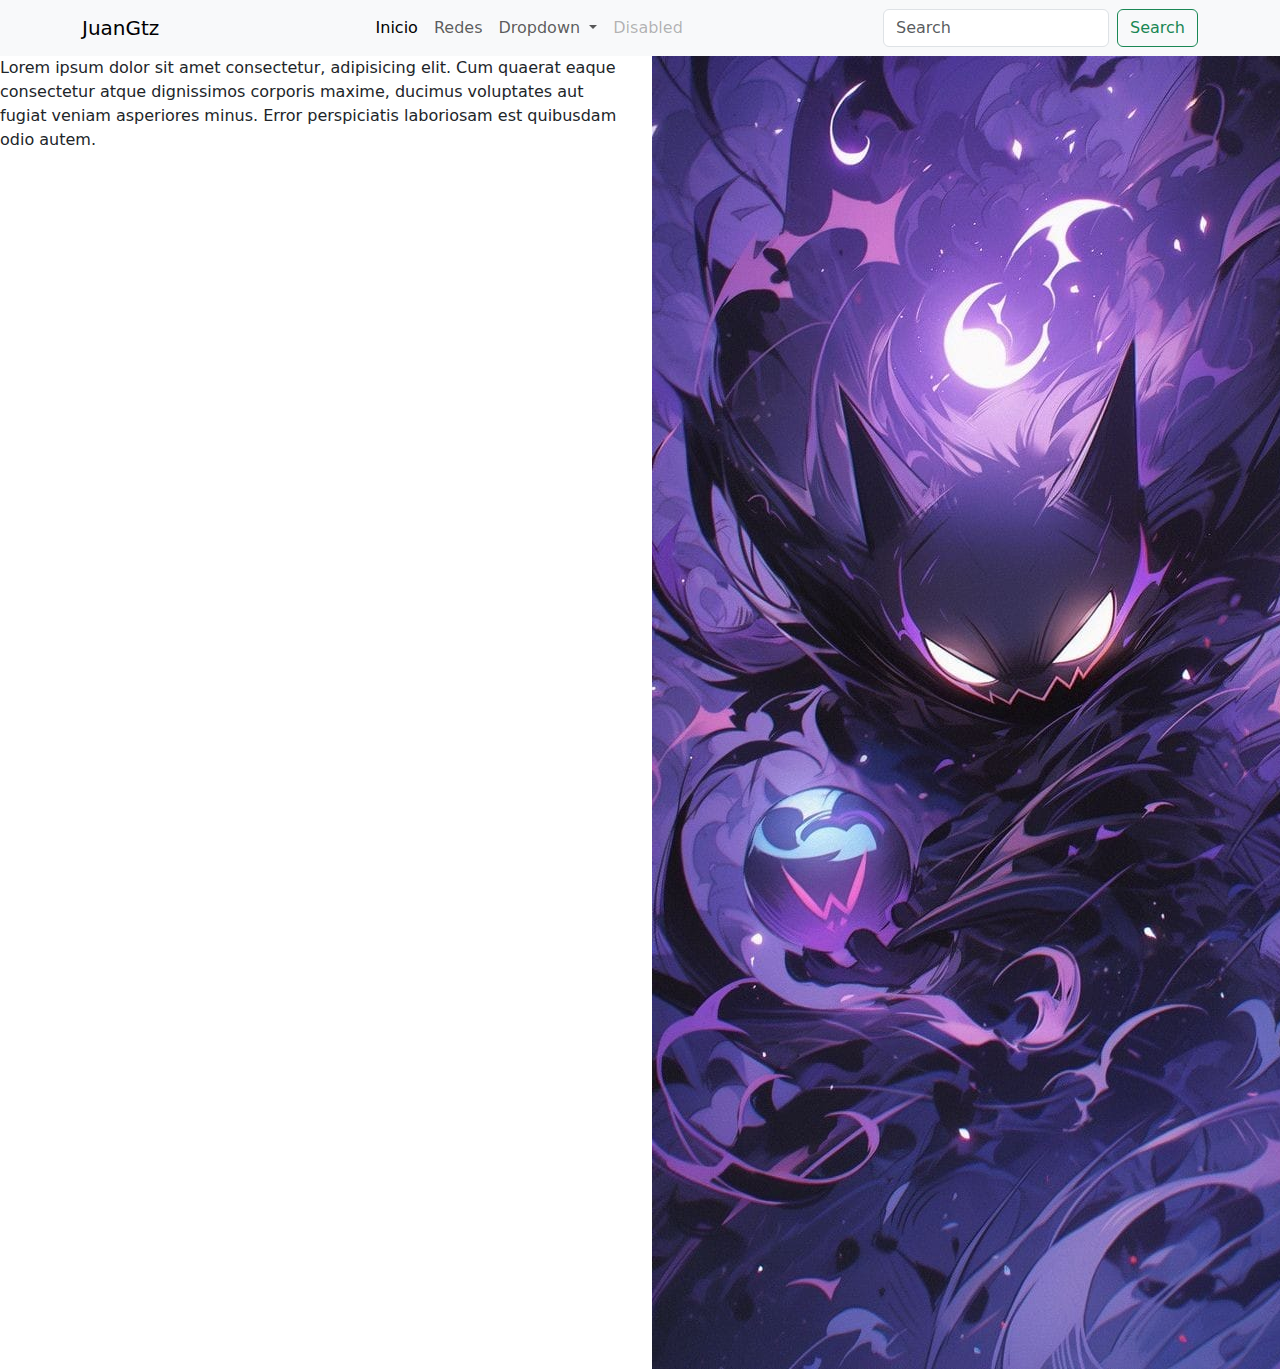
==== index.html @ f317ace6 "Add files via upload" ====
<!doctype html>
<html lang="en">
  <head>
    <meta charset="utf-8">
    <meta name="viewport" content="width=device-width, initial-scale=1">
    <title>JuanGtz</title>
    <link href="https://cdn.jsdelivr.net/npm/bootstrap@5.3.3/dist/css/bootstrap.min.css" rel="stylesheet" integrity="sha384-QWTKZyjpPEjISv5WaRU9OFeRpok6YctnYmDr5pNlyT2bRjXh0JMhjY6hW+ALEwIH" crossorigin="anonymous">
  </head>
  <body>
    <header>
        <nav class="navbar navbar-expand-lg bg-body-tertiary">
            <div class="container">
              <a class="navbar-brand" href="#">JuanGtz</a>
              <button class="navbar-toggler" type="button" data-bs-toggle="collapse" data-bs-target="#navbarSupportedContent" aria-controls="navbarSupportedContent" aria-expanded="false" aria-label="Toggle navigation">
                <span class="navbar-toggler-icon"></span>
              </button>
              <div class="collapse navbar-collapse" id="navbarSupportedContent">
                <ul class="navbar-nav mx-auto mb-2 mb-lg-0">
                  <li class="nav-item">
                    <a class="nav-link active" aria-current="page" href="#">Inicio</a>
                  </li>
                  <li class="nav-item">
                    <a class="nav-link" href="./Pages/redes.html">Redes</a>
                  </li>
                  <li class="nav-item dropdown">
                    <a class="nav-link dropdown-toggle" href="#" role="button" data-bs-toggle="dropdown" aria-expanded="false">
                      Dropdown
                    </a>
                    <ul class="dropdown-menu">
                      <li><a class="dropdown-item" href="#">Action</a></li>
                      <li><a class="dropdown-item" href="#">Another action</a></li>
                      <li><hr class="dropdown-divider"></li>
                      <li><a class="dropdown-item" href="#">Something else here</a></li>
                    </ul>
                  </li>
                  <li class="nav-item">
                    <a class="nav-link disabled" aria-disabled="true">Disabled</a>
                  </li>
                </ul>
                <form class="d-flex" role="search">
                  <input class="form-control me-2" type="search" placeholder="Search" aria-label="Search">
                  <button class="btn btn-outline-success" type="submit">Search</button>
                </form>
              </div>
            </div>
          </nav>
    </header>
    <main>
        <div class="section">
            <div class="row">
                <div class="col-lg-6 col-md-6 col-sm-12">
                    <img src="./Img/Imagen de WhatsApp 2024-04-16 a las 11.47.08_777e916a.jpg" alt="">
                </div>
                <div class="col-lg-6 order-md-first col-sm-12"><p>Lorem ipsum dolor sit amet consectetur, adipisicing elit. Cum quaerat eaque consectetur atque dignissimos corporis maxime, ducimus voluptates aut fugiat veniam asperiores minus. Error perspiciatis laboriosam est quibusdam odio autem.</p></div>
            </div>
        </div>
    </main>
    <script src="https://cdn.jsdelivr.net/npm/bootstrap@5.3.3/dist/js/bootstrap.bundle.min.js" integrity="sha384-YvpcrYf0tY3lHB60NNkmXc5s9fDVZLESaAA55NDzOxhy9GkcIdslK1eN7N6jIeHz" crossorigin="anonymous"></script>
  </body>
</html>
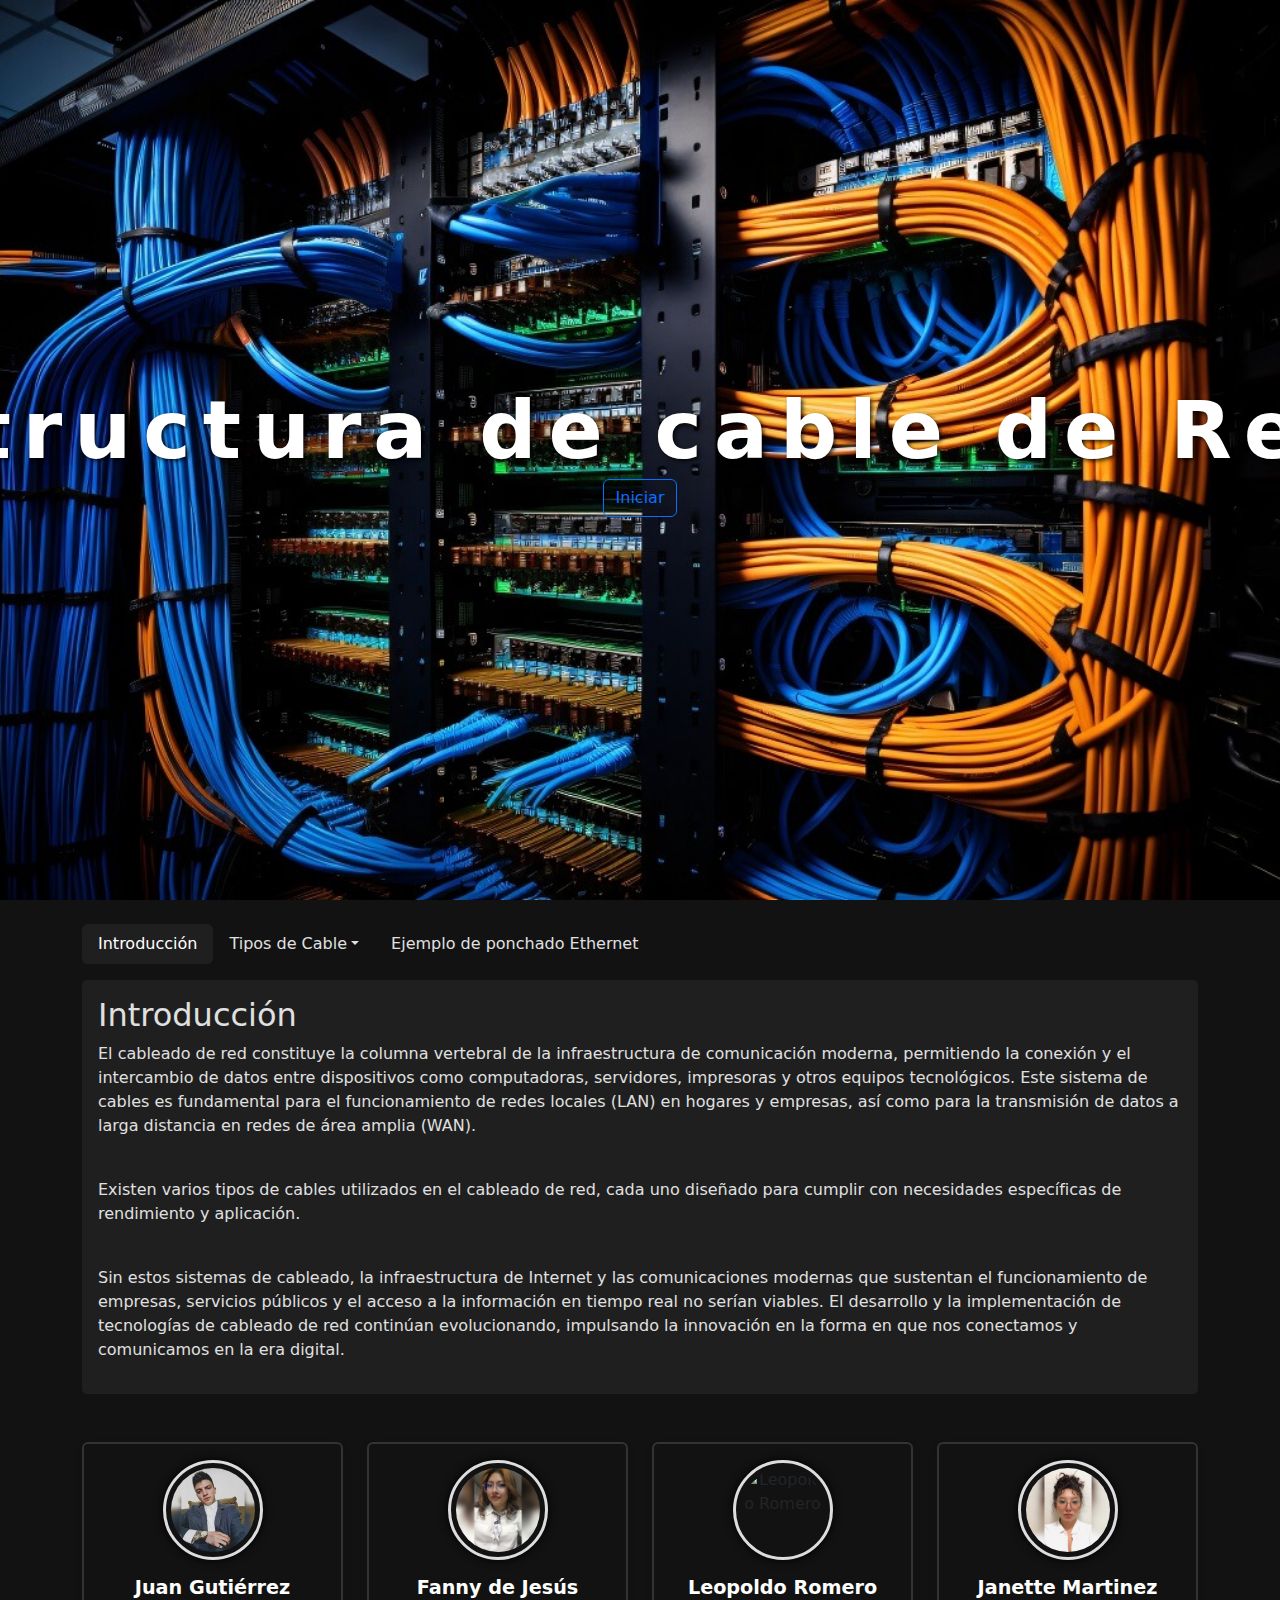
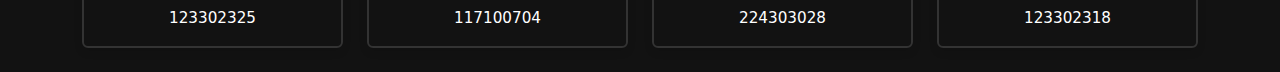
==== commit 955fa2ad: "Add files via upload" ====
--- a/index.html
+++ b/index.html
@@ -1,60 +1,993 @@
-<!doctype html>
-<html lang="en">
-  <head>
-    <meta charset="utf-8">
-    <meta name="viewport" content="width=device-width, initial-scale=1">
-    <title>JuanGtz</title>
-    <link href="https://cdn.jsdelivr.net/npm/bootstrap@5.3.3/dist/css/bootstrap.min.css" rel="stylesheet" integrity="sha384-QWTKZyjpPEjISv5WaRU9OFeRpok6YctnYmDr5pNlyT2bRjXh0JMhjY6hW+ALEwIH" crossorigin="anonymous">
-  </head>
-  <body>
-    <header>
-        <nav class="navbar navbar-expand-lg bg-body-tertiary">
-            <div class="container">
-              <a class="navbar-brand" href="#">JuanGtz</a>
-              <button class="navbar-toggler" type="button" data-bs-toggle="collapse" data-bs-target="#navbarSupportedContent" aria-controls="navbarSupportedContent" aria-expanded="false" aria-label="Toggle navigation">
-                <span class="navbar-toggler-icon"></span>
-              </button>
-              <div class="collapse navbar-collapse" id="navbarSupportedContent">
-                <ul class="navbar-nav mx-auto mb-2 mb-lg-0">
-                  <li class="nav-item">
-                    <a class="nav-link active" aria-current="page" href="#">Inicio</a>
-                  </li>
-                  <li class="nav-item">
-                    <a class="nav-link" href="./Pages/redes.html">Redes</a>
-                  </li>
-                  <li class="nav-item dropdown">
-                    <a class="nav-link dropdown-toggle" href="#" role="button" data-bs-toggle="dropdown" aria-expanded="false">
-                      Dropdown
-                    </a>
-                    <ul class="dropdown-menu">
-                      <li><a class="dropdown-item" href="#">Action</a></li>
-                      <li><a class="dropdown-item" href="#">Another action</a></li>
-                      <li><hr class="dropdown-divider"></li>
-                      <li><a class="dropdown-item" href="#">Something else here</a></li>
-                    </ul>
-                  </li>
-                  <li class="nav-item">
-                    <a class="nav-link disabled" aria-disabled="true">Disabled</a>
-                  </li>
-                </ul>
-                <form class="d-flex" role="search">
-                  <input class="form-control me-2" type="search" placeholder="Search" aria-label="Search">
-                  <button class="btn btn-outline-success" type="submit">Search</button>
-                </form>
-              </div>
-            </div>
-          </nav>
-    </header>
-    <main>
-        <div class="section">
-            <div class="row">
-                <div class="col-lg-6 col-md-6 col-sm-12">
-                    <img src="./Img/Imagen de WhatsApp 2024-04-16 a las 11.47.08_777e916a.jpg" alt="">
-                </div>
-                <div class="col-lg-6 order-md-first col-sm-12"><p>Lorem ipsum dolor sit amet consectetur, adipisicing elit. Cum quaerat eaque consectetur atque dignissimos corporis maxime, ducimus voluptates aut fugiat veniam asperiores minus. Error perspiciatis laboriosam est quibusdam odio autem.</p></div>
-            </div>
-        </div>
-    </main>
-    <script src="https://cdn.jsdelivr.net/npm/bootstrap@5.3.3/dist/js/bootstrap.bundle.min.js" integrity="sha384-YvpcrYf0tY3lHB60NNkmXc5s9fDVZLESaAA55NDzOxhy9GkcIdslK1eN7N6jIeHz" crossorigin="anonymous"></script>
-  </body>
-</html>+<!DOCTYPE html>
+<html lang="es">
+	<head>
+		<meta charset="UTF-8" />
+		<meta
+			name="viewport"
+			content="width=device-width, initial-scale=1.0"
+		/>
+		<title>Estructura cable de Red</title>
+		<link
+			href="https://cdn.jsdelivr.net/npm/bootstrap@5.3.0-alpha3/dist/css/bootstrap.min.css"
+			rel="stylesheet"
+		/>
+		<link rel="stylesheet" href="css/styles.css" />
+	</head>
+	<body>
+		<div class="hero-image">
+			<div class="hero-text typewriter">
+				<h1 class="">Estructura de cable de Red.</h1>
+				<a href="#menu" class="btn btn-outline-primary"
+					>Iniciar</a
+				>
+			</div>
+		</div>
+		<div class="container mt-4" id="menu">
+			<ul
+				class="nav nav-pills mb-3"
+				id="pills-tab"
+				role="tablist"
+			>
+				<li class="nav-item" role="presentation">
+					<a
+						class="nav-link active"
+						id="pills-intro-tab"
+						data-bs-toggle="pill"
+						href="#pills-intro"
+						role="tab"
+						aria-controls="pills-intro"
+						aria-selected="true"
+						>Introducción</a
+					>
+				</li>
+				<li class="nav-item dropdown">
+					<a
+						class="nav-link dropdown-toggle"
+						data-bs-toggle="dropdown"
+						href="#"
+						role="button"
+						aria-expanded="false"
+						>Tipos de Cable</a
+					>
+					<ul class="dropdown-menu">
+						<li>
+							<a
+								class="dropdown-item"
+								id="pills-tipoA-tab"
+								data-bs-toggle="pill"
+								href="#pills-tipoA"
+								role="tab"
+								>Ethernet</a
+							>
+						</li>
+						<li>
+							<a
+								class="dropdown-item"
+								id="pills-tipoB-tab"
+								data-bs-toggle="pill"
+								href="#pills-tipoB"
+								role="tab"
+								>Coaxiales</a
+							>
+						</li>
+						<li>
+							<a
+								class="dropdown-item"
+								id="pills-tipoC-tab"
+								data-bs-toggle="pill"
+								href="#pills-tipoC"
+								role="tab"
+							>
+								Fibra Óptica</a
+							>
+						</li>
+					</ul>
+				</li>
+				<li class="nav-item" role="presentation">
+					<a
+						class="nav-link"
+						id="pills-entradas-tab"
+						data-bs-toggle="pill"
+						href="#pills-entradas"
+						role="tab"
+						aria-controls="pills-entradas"
+						aria-selected="false"
+						>Ejemplo de ponchado Ethernet</a
+					>
+				</li>
+			</ul>
+			<div class="tab-content p-3">
+				<div
+					class="tab-pane fade show active"
+					id="pills-intro"
+					role="tabpanel"
+					aria-labelledby="pills-intro-tab"
+				>
+					<h2>Introducción</h2>
+					<p>
+						El cableado de red constituye la columna
+						vertebral de la infraestructura de
+						comunicación moderna, permitiendo la
+						conexión y el intercambio de datos entre
+						dispositivos como computadoras,
+						servidores, impresoras y otros equipos
+						tecnológicos. Este sistema de cables es
+						fundamental para el funcionamiento de
+						redes locales (LAN) en hogares y empresas,
+						así como para la transmisión de datos a
+						larga distancia en redes de área amplia
+						(WAN).
+					</p>
+					<br />
+					<p>
+						Existen varios tipos de cables utilizados
+						en el cableado de red, cada uno diseñado
+						para cumplir con necesidades específicas
+						de rendimiento y aplicación.
+					</p>
+					<br />
+					<p>
+						Sin estos sistemas de cableado, la
+						infraestructura de Internet y las
+						comunicaciones modernas que sustentan el
+						funcionamiento de empresas, servicios
+						públicos y el acceso a la información en
+						tiempo real no serían viables. El
+						desarrollo y la implementación de
+						tecnologías de cableado de red continúan
+						evolucionando, impulsando la innovación en
+						la forma en que nos conectamos y
+						comunicamos en la era digital.
+					</p>
+				</div>
+				<div
+					class="tab-pane fade"
+					id="pills-tipoA"
+					role="tabpanel"
+					aria-labelledby="pills-tipoA-tab"
+				>
+					<h2>Ethernet</h2>
+					<p>
+						Los cables Ethernet son un tipo de cable
+						de red utilizado para establecer
+						conexiones de datos entre dispositivos en
+						una red de área local (LAN). Son
+						esenciales para la comunicación de datos
+						en entornos domésticos y empresariales, ya
+						que permiten la conexión de computadoras,
+						impresoras, routers, switches y otros
+						dispositivos.
+					</p>
+					<br />
+					<h3>Categorias de Ethernet</h3>
+					<table class="table mt-4">
+						<thead class="thead-dark">
+							<tr>
+								<th>Categoría</th>
+								<th>Velocidad</th>
+								<th>Frecuencia</th>
+								<th>Uso</th>
+							</tr>
+						</thead>
+						<tbody>
+							<tr>
+								<td>Cat5</td>
+								<td>Hasta 100 Mbps</td>
+								<td>100 MHz</td>
+								<td>
+									Conexiones básicas de red, ideal
+									para aplicaciones de Internet de
+									baja demanda. Se utiliza menos
+									hoy en día debido a su capacidad
+									limitada.
+								</td>
+							</tr>
+							<tr>
+								<td>Cat5e</td>
+								<td>Hasta 1 Gbps (Gigabit)</td>
+								<td>100 MHz</td>
+								<td>
+									Mejorado respecto a Cat5, con
+									menos interferencias y mayor
+									rendimiento. Es común en redes
+									domésticas y pequeñas oficinas.
+								</td>
+							</tr>
+							<tr>
+								<td>Cat6</td>
+								<td>
+									Hasta 10 Gbps a distancias de
+									hasta 55 metros
+								</td>
+								<td>250 MHz</td>
+								<td>
+									Recomendado para aplicaciones que
+									requieren mayor ancho de banda y
+									menor diafonía. Es ideal para
+									entornos donde se manejan grandes
+									cantidades de datos.
+								</td>
+							</tr>
+							<tr>
+								<td>Cat6a</td>
+								<td>
+									Hasta 10 Gbps a distancias de
+									hasta 100 metros
+								</td>
+								<td>500 MHz</td>
+								<td>
+									Proporciona un rendimiento
+									superior y es menos susceptible a
+									interferencias. Es utilizado en
+									redes de alto rendimiento.
+								</td>
+							</tr>
+							<tr>
+								<td>Cat7</td>
+								<td>
+									Hasta 10 Gbps a distancias de
+									hasta 100 metros
+								</td>
+								<td>600 MHz</td>
+								<td>
+									Tiene un blindaje adicional para
+									reducir la interferencia. Aunque
+									es menos común en el uso
+									doméstico, se encuentra en
+									aplicaciones comerciales y de
+									centros de datos.
+								</td>
+							</tr>
+							<tr>
+								<td>Cat8</td>
+								<td>Hasta 25-40 Gbps</td>
+								<td>2000 MHz</td>
+								<td>
+									Diseñado para aplicaciones de
+									centros de datos, donde se
+									requiere un alto rendimiento y
+									velocidad en cortas distancias.
+								</td>
+							</tr>
+						</tbody>
+					</table>
+					<br />
+					<h3>Estructura de un Cable Ethernet</h3>
+					<p>
+						Los cables Ethernet generalmente tienen
+						cuatro pares de hilos trenzados (ocho
+						hilos en total). La trenzado de los hilos
+						ayuda a minimizar la interferencia
+						electromagnética (EMI) y la diafonía entre
+						los pares. Los pares de hilos están
+						codificados por colores, facilitando la
+						conexión correcta en ambos extremos del
+						cable.
+					</p>
+					<br />
+					<h3>Conectores</h3>
+					<p>
+						Los cables Ethernet utilizan conectores
+						RJ-45, que son enchufes de ocho pines que
+						permiten la conexión a dispositivos de red
+						como routers y switches.
+					</p>
+					<br />
+					<h3>Usos Comunes</h3>
+					<ul>
+						<li>
+							Redes Domésticas: Para conectar
+							computadoras, consolas de videojuegos y
+							dispositivos de streaming a routers o
+							switches.
+						</li>
+						<li>
+							Redes Empresariales: Para conexiones
+							entre servidores, estaciones de trabajo
+							y otros dispositivos en oficinas.
+						</li>
+						<li>
+							Centros de Datos: Para conexiones de
+							alta velocidad entre servidores y
+							equipos de red.
+						</li>
+					</ul>
+					<br />
+					<h3>Ventajas y desventajas</h3>
+					<h4>Ventajas</h4>
+					<ul>
+						<li>
+							Estabilidad y Fiabilidad: Proporcionan
+							conexiones más estables en comparación
+							con conexiones inalámbricas.
+						</li>
+						<li>
+							Mayor Velocidad: Ofrecen velocidades de
+							transmisión que pueden ser superiores a
+							las de Wi-Fi, especialmente en
+							aplicaciones que requieren gran ancho
+							de banda.
+						</li>
+						<li>
+							Baja Latencia: Ideal para juegos en
+							línea y aplicaciones críticas que
+							requieren tiempos de respuesta rápidos.
+						</li>
+						<li>
+							Seguridad: Las conexiones cableadas son
+							generalmente más seguras que las
+							conexiones inalámbricas, ya que es más
+							difícil interceptar la señal.
+						</li>
+					</ul>
+					<h4>Desventajas</h4>
+					<ul>
+						<li>
+							Movilidad: A diferencia del Wi-Fi, los
+							dispositivos conectados por cable están
+							limitados por la longitud del cable.
+						</li>
+						<li>
+							Instalación: Puede requerir una
+							instalación más laboriosa y costosa en
+							comparación con la configuración de
+							redes inalámbricas.
+						</li>
+					</ul>
+					<h3>Tipos de Apantallamientos</h3>
+					<ul>
+						<li>
+							UTP (Unshielded Twisted Pair – Par
+							trenzado no apantallado): Es un cable
+							sin apantallamiento. Es el menos
+							indicado para ser utilizado en
+							instalaciones que van por dentro de la
+							pared y requieren de cables
+							especialmente largos.
+						</li>
+						<li>
+							FTP (Foiled Twisted Pair- Par trenzado
+							con pantalla global): Es un tipo de
+							cable parecido al UTP, donde los pares
+							de cables trenzados no están
+							apantallados. Sin embargo, sí tienen
+							una pantalla global, una especie de
+							protección que envuelve todos a la vez
+							para darles un poco de protección ante
+							interferencias externas.
+						</li>
+						<li>
+							STP (Shielded Twisted Pair- Par
+							trenzado apantallado): Su protección es
+							mayor que la de los dos tipos
+							anteriores, y los convierten en cables
+							mejor preparados para las instalaciones
+							eléctricas que van por dentro de la
+							pared.
+						</li>
+					</ul>
+					<img
+						src="assets/apantallamientos.png"
+						alt=""
+					/>
+					<h3>Normas de cableado estructurado.</h3>
+					<table class="table mt-4">
+						<thead class="thead-dark">
+							<tr>
+								<th>Norma</th>
+								<th>Descripción</th>
+							</tr>
+						</thead>
+						<tbody>
+							<tr>
+								<td>ANSI/TIA/EIA-568-B</td>
+								<td>
+									Cableado de Telecomunicaciones en
+									Edificios Comerciales:
+									<ul>
+										<li>
+											TIA/EIA 568-B1:
+											Requerimientos generales
+											para instalación de
+											cableado.
+										</li>
+										<li>
+											TIA/EIA 568-B2: Componentes
+											de cableado mediante par
+											trenzado balanceado.
+										</li>
+										<li>
+											TIA/EIA 568-B3: Componentes
+											de cableado de fibra
+											óptica.
+										</li>
+									</ul>
+								</td>
+							</tr>
+							<tr>
+								<td>ANSI/TIA/EIA-569-A</td>
+								<td>
+									Normas de Recorridos y Espacios
+									de Telecomunicaciones en
+									Edificios Comerciales sobre cómo
+									enrutar el cableado.
+								</td>
+							</tr>
+							<tr>
+								<td>ANSI/TIA/EIA-570-A</td>
+								<td>
+									Normas de Infraestructura
+									Residencial de
+									Telecomunicaciones.
+								</td>
+							</tr>
+							<tr>
+								<td>ANSI/TIA/EIA-606-A</td>
+								<td>
+									Normas de Administración de
+									Infraestructura de
+									Telecomunicaciones en Edificios
+									Comerciales.
+								</td>
+							</tr>
+							<tr>
+								<td>ANSI/TIA/EIA-607</td>
+								<td>
+									Requerimientos para instalaciones
+									de sistemas de puesta a tierra de
+									Telecomunicaciones en Edificios
+									Comerciales.
+								</td>
+							</tr>
+						</tbody>
+					</table>
+
+					<img
+						class="img-cables"
+						src="assets/ethernet.jpg"
+						alt="img-ethernet"
+					/>
+				</div>
+				
+				<div
+					class="tab-pane fade"
+					id="pills-tipoB"
+					role="tabpanel"
+					aria-labelledby="pills-tipoB-tab"
+				>
+					<h2>Coaxiales</h2>
+					<p>
+						Los cables coaxiales son un tipo de cable
+						que consiste en un conductor central
+						rodeado por un aislamiento, una malla
+						metálica y una cubierta exterior. Son
+						ampliamente utilizados para la transmisión
+						de señales de televisión, internet y datos
+						en entornos domésticos y comerciales.
+					</p>
+					<br />
+					<h3>Categorías de Cables Coaxiales</h3>
+					<table class="table mt-4">
+						<thead class="thead-dark">
+							<tr>
+								<th>Tipo</th>
+								<th>Uso Común</th>
+								<th>Impedancia</th>
+								<th>Aplicaciones</th>
+							</tr>
+						</thead>
+						<tbody>
+							<tr>
+								<td>RG-6</td>
+								<td>
+									Televisión por cable y satélite
+								</td>
+								<td>75 ohmios</td>
+								<td>
+									Ideal para la transmisión de
+									señales de televisión de alta
+									definición y datos de internet.
+								</td>
+							</tr>
+							<tr>
+								<td>RG-59</td>
+								<td>Video de seguridad</td>
+								<td>75 ohmios</td>
+								<td>
+									Comúnmente utilizado para
+									aplicaciones de video en circuito
+									cerrado (CCTV).
+								</td>
+							</tr>
+							<tr>
+								<td>RG-11</td>
+								<td>
+									Transmisiones de larga distancia
+								</td>
+								<td>75 ohmios</td>
+								<td>
+									Recomendado para aplicaciones que
+									requieren una menor pérdida de
+									señal a lo largo de distancias
+									largas.
+								</td>
+							</tr>
+							<tr>
+								<td>RG-58</td>
+								<td>Redes de área local</td>
+								<td>50 ohmios</td>
+								<td>
+									Usado principalmente en
+									aplicaciones de radiofrecuencia y
+									redes de comunicación.
+								</td>
+							</tr>
+							<tr>
+								<td>RG-174</td>
+								<td>
+									Aplicaciones de alta frecuencia
+								</td>
+								<td>50 ohmios</td>
+								<td>
+									Comúnmente utilizado en
+									dispositivos portátiles y
+									aplicaciones móviles.
+								</td>
+							</tr>
+						</tbody>
+					</table>
+					<br />
+					<h3>Estructura de un Cable Coaxial</h3>
+					<p>
+						Un cable coaxial está compuesto por varios
+						componentes: un conductor central que
+						transmite la señal, un aislamiento que lo
+						separa de la malla metálica, que actúa
+						como un escudo contra interferencias
+						externas, y una cubierta exterior que
+						protege el cable de daños físicos.
+					</p>
+					<br />
+					<h3>Conectores</h3>
+					<p>
+						Los cables coaxiales utilizan conectores
+						como BNC, F y RCA, que permiten la
+						conexión a dispositivos de televisión,
+						cámaras de seguridad y otros equipos de
+						red.
+					</p>
+					<br />
+					<h3>Usos Comunes</h3>
+					<ul>
+						<li>
+							Televisión: Para la transmisión de
+							señales de televisión por cable y
+							satélite.
+						</li>
+						<li>
+							Internet: Utilizados en conexiones de
+							internet de banda ancha.
+						</li>
+						<li>
+							Video vigilancia: Comúnmente empleados
+							en sistemas de CCTV.
+						</li>
+					</ul>
+					<br />
+					<h3>Ventajas y Desventajas</h3>
+					<h4>Ventajas</h4>
+					<ul>
+						<li>
+							Alta inmunidad a interferencias:
+							Proporcionan una transmisión de señal
+							clara y estable.
+						</li>
+						<li>
+							Capacidad para cubrir distancias
+							largas: Adecuados para aplicaciones que
+							requieren conexiones a largas
+							distancias.
+						</li>
+						<li>
+							Versatilidad: Usados en una variedad de
+							aplicaciones, desde televisión hasta
+							redes.
+						</li>
+					</ul>
+					<h4>Desventajas</h4>
+					<ul>
+						<li>
+							Rigidez: Son menos flexibles que otros
+							tipos de cables, lo que puede
+							dificultar su instalación.
+						</li>
+						<li>
+							Costos: En algunas aplicaciones, pueden
+							ser más costosos que soluciones
+							inalámbricas.
+						</li>
+					</ul>
+
+					<img
+						src="assets/coaxial.jpg"
+						alt="img-coaxial"
+						class="img-cables"
+					/>
+				</div>
+				
+				<div
+					class="tab-pane fade"
+					id="pills-tipoC"
+					role="tabpanel"
+					aria-labelledby="pills-tipoC-tab"
+				>
+					<h2>Fibra Óptica</h2>
+					<p>
+						Los cables de fibra óptica son un tipo de
+						cable que utiliza filamentos de vidrio o
+						plástico para transmitir datos en forma de
+						luz. Son altamente eficientes para la
+						transmisión de grandes cantidades de
+						información a largas distancias, siendo
+						fundamentales en redes de
+						telecomunicaciones y sistemas de internet
+						de alta velocidad.
+					</p>
+					<br />
+					<h3>Tipos de Fibra Óptica</h3>
+					<table class="table mt-4">
+						<thead class="thead-dark">
+							<tr>
+								<th>Tipo de Fibra</th>
+								<th>Modo</th>
+								<th>Diámetro del Núcleo</th>
+								<th>Aplicaciones</th>
+							</tr>
+						</thead>
+						<tbody>
+							<tr>
+								<td>Fibra Monomodo</td>
+								<td>Monomodo</td>
+								<td>8-10 micrómetros</td>
+								<td>
+									Ideal para largas distancias,
+									como conexiones de
+									telecomunicaciones y redes de
+									área amplia (WAN).
+								</td>
+							</tr>
+							<tr>
+								<td>Fibra Multimodo</td>
+								<td>Multimodo</td>
+								<td>50-62.5 micrómetros</td>
+								<td>
+									Usada para distancias más cortas,
+									como en redes de área local (LAN)
+									y aplicaciones de
+									telecomunicaciones dentro de
+									edificios.
+								</td>
+							</tr>
+							<tr>
+								<td>Fibra de Plástico</td>
+								<td>Multimodo</td>
+								<td>1 mm o más</td>
+								<td>
+									Comúnmente utilizada en
+									aplicaciones de corta distancia,
+									como conexiones de audio y video.
+								</td>
+							</tr>
+						</tbody>
+					</table>
+					<br />
+					<h3>
+						Estructura de un Cable de Fibra Óptica
+					</h3>
+					<p>
+						Un cable de fibra óptica consta de un
+						núcleo que transporta la luz, rodeado por
+						un material de recubrimiento que refleja
+						la luz de vuelta al núcleo. Esto permite
+						que la señal viaje a lo largo del cable
+						sin perder calidad. La fibra se encuentra
+						envuelta en una cubierta protectora que
+						protege contra daños físicos.
+					</p>
+					<br />
+					<h3>Conectores</h3>
+					<p>
+						Los cables de fibra óptica utilizan
+						conectores como SC, LC, ST y MTP/MPO, que
+						permiten la conexión a dispositivos de
+						red, como switches y routers, así como la
+						interconexión de diferentes cables de
+						fibra.
+					</p>
+					<br />
+					<h3>Usos Comunes</h3>
+					<ul>
+						<li>
+							Telecomunicaciones: Para transmitir
+							señales de voz y datos a largas
+							distancias.
+						</li>
+						<li>
+							Internet: Utilizados en conexiones de
+							alta velocidad para proveedores de
+							servicios de internet.
+						</li>
+						<li>
+							Redes Empresariales: Comúnmente
+							empleados en redes de área local para
+							conectar servidores y estaciones de
+							trabajo.
+						</li>
+						<li>
+							Aplicaciones Médicas: En equipos de
+							endoscopia y otros dispositivos
+							médicos.
+						</li>
+					</ul>
+					<br />
+					<h3>Ventajas y Desventajas</h3>
+					<h4>Ventajas</h4>
+					<ul>
+						<li>
+							Alta capacidad de transmisión: Permiten
+							la transferencia de grandes volúmenes
+							de datos a altas velocidades.
+						</li>
+						<li>
+							Menor pérdida de señal: Ideal para
+							distancias largas, ya que la señal se
+							degrada mucho menos en comparación con
+							los cables de cobre.
+						</li>
+						<li>
+							Inmunidad a interferencias: No son
+							susceptibles a interferencias
+							electromagnéticas, lo que garantiza una
+							señal clara.
+						</li>
+						<li>
+							Seguridad: Más difíciles de interceptar
+							que las señales eléctricas, lo que las
+							hace más seguras.
+						</li>
+					</ul>
+					<h4>Desventajas</h4>
+					<ul>
+						<li>
+							Costo: Pueden ser más costosos de
+							instalar y mantener que otros tipos de
+							cables.
+						</li>
+						<li>
+							Fragilidad: Son más susceptibles a
+							daños físicos, especialmente si no se
+							manejan con cuidado.
+						</li>
+						<li>
+							Instalación: La instalación puede
+							requerir personal especializado y
+							técnicas precisas.
+						</li>
+					</ul>
+					<img
+						src="assets/fibra-optica-img01.jpg"
+						alt="img-fibra-optica"
+						class="img-cables"
+					/>
+				</div>
+				
+				<div
+					class="tab-pane fade"
+					id="pills-entradas"
+					role="tabpanel"
+					aria-labelledby="pills-entradas-tab"
+				>
+					<h2>Ejemplo de ponchado</h2>
+					<br />
+					<h3>
+						Cable estructurado con ponchado según
+						norma TIA/EIA-568A o tipo A
+					</h3>
+					<img
+						src="assets/ponchado-1.png"
+						alt="ponchado-1"
+					/>
+					<br />
+					<h4>Materiales</h4>
+					<ul>
+						<li>
+							Alicate Cortador de cable o pela
+							cables.
+						</li>
+						<li>
+							Cable UTP. (En este caso se utilizará
+							cable categoría 6)
+						</li>
+						<li>Conectores RJ-45. </li>
+						<li>
+							Pinza Ponchadora para cable UTP de 4
+							pares.
+						</li>
+						<li>
+							Probador de cables de red: Pruebas para
+							RJ45-EIA, 568A/568B (AT&T 258A) 10
+							Base-T o probador de pares de
+							transmisión. 
+						</li>
+					</ul>
+
+					<div class="container mt-5">
+						<h5>Procedimiento</h5>
+						<div
+							id="procedureCarousel"
+							class="carousel slide"
+							data-ride="carousel"
+						>
+							<div class="carousel-inner">
+								<div class="carousel-item active">
+									<h6>Paso 1</h6>
+									<p>
+										Realizar un corte a la
+										cubierta exterior de
+										aproximado de 3 cm. a un
+										extremo del cable UTP, según
+										la disponibilidad, dejando a
+										la vista los cuatro pares de
+										cable trenzados, eliminar el
+										exceso de alambre guía que
+										traen dentro los cables de
+										red.
+									</p>
+									<img
+										class="img-ponchado"
+										src="assets/ponchado-2.png"
+										alt="p-2"
+									/>
+								</div>
+								<div class="carousel-item">
+									<h6>Paso 2</h6>
+									<p>
+										Desenrollar cada uno de los
+										pares trenzados y organizar en
+										orden los hilos de colores de
+										acuerdo al tipo de estándar
+										que se va a realizar según la
+										norma tipo 568A que se va a
+										utilizar.
+									</p>
+									<img
+										class="img-ponchado"
+										src="assets/ponchado-3.png"
+										alt="p-3"
+									/>
+								</div>
+								<div class="carousel-item">
+									<h6>Paso 3</h6>
+									<p>
+										En el conector Jack RJ-45,
+										verificar las guías para
+										insertar la punta del cable de
+										red que está preparado según
+										los colores y la topología a
+										utilizar, insertar el cable
+										dentro del conector, tener en
+										cuenta que el cable no tenga
+										excesos de hilos.
+									</p>
+									<img
+										class="img-ponchado"
+										src="assets/ponchado-4.png"
+										alt="p-4"
+									/>
+								</div>
+								<div class="carousel-item">
+									<h6>Paso 4</h6>
+									<p>
+										Insertar el conector en la
+										pinza ponchadora Nexxt RJ-45
+										Crimping, de cable UTP de 4
+										pares y realizar presión en la
+										manija para empalmar el
+										conector en el cable de red.
+									</p>
+									<img
+										class="img-ponchado"
+										src="assets/ponchado-5.png"
+										alt="p-5"
+									/>
+								</div>
+								<div class="carousel-item">
+									<h6>Paso 5</h6>
+									<p>
+										Realizar los pasos 1 - 2 - 3 -
+										4 en el otro extremo del cable
+										de red, para culminar el
+										ponchado.
+									</p>
+									<img
+										class="img-ponchado"
+										src="assets/ponchado-6.png"
+										alt="p-6"
+									/>
+								</div>
+								<div class="carousel-item">
+									<h6>Paso 6</h6>
+									<p>
+										Realizar pruebas de
+										conectividad con un probador
+										para cable de red o tester de
+										pares UTP y asegurar que el
+										cable quedó bien ponchado y no
+										tenga pérdidas de transmisión
+										de datos.
+									</p>
+									<img
+										class="img-ponchado"
+										src="assets/ponchado-7.png"
+										alt="p-7"
+									/>
+								</div>
+							</div>
+							<div class="carousel-controls">
+								<a
+									class="carousel-control-prev"
+									href="#procedureCarousel"
+									role="button"
+									data-slide="prev"
+								>
+									<span
+										class="carousel-control-prev-icon"
+										aria-hidden="true"
+									></span>
+									
+								</a>
+								<a
+									class="carousel-control-next"
+									href="#procedureCarousel"
+									role="button"
+									data-slide="next"
+								>
+									<span
+										class="carousel-control-next-icon"
+										aria-hidden="true"
+									></span>
+									
+								</a>
+							</div>
+						</div>
+					</div>
+				</div>
+			</div>
+		</div>
+		<div class="container mt-5">
+			<div class="row" id="card-container"></div>
+		</div>
+		
+		<a href="#" class="btn-float" id="btn-up">
+			<svg
+				xmlns="http://www.w3.org/2000/svg"
+				width="16"
+				height="16"
+				fill="white"
+				class="bi bi-arrow-up"
+				viewBox="0 0 16 16"
+			>
+				<path
+					fill-rule="evenodd"
+					d="M8 12a.5.5 0 0 0 .5-.5V4.707l3.147 3.147a.5.5 0 0 0 .708-.708l-4-4a.5.5 0 0 0-.708 0l-4 4a.5.5 0 0 0 .708.708L7.5 4.707V11.5a.5.5 0 0 0 .5.5z"
+				/>
+			</svg>
+		</a>
+		
+		<script src="https://cdn.jsdelivr.net/npm/bootstrap@5.3.0-alpha3/dist/js/bootstrap.bundle.min.js"></script>
+		<script src="https://code.jquery.com/jquery-3.5.1.slim.min.js"></script>
+		<script src="https://stackpath.bootstrapcdn.com/bootstrap/4.5.2/js/bootstrap.min.js"></script>
+		
+		<script src="js/script.js"></script>
+	</body>
+</html>
--- a/css/styles.css
+++ b/css/styles.css
@@ -0,0 +1,187 @@
+/* Estilo para el tema oscuro */
+body {
+	background-color: #121212;
+	color: #e0e0e0;
+}
+
+.nav-pills .nav-link {
+	color: #e0e0e0;
+}
+
+.nav-pills .nav-link.active {
+	background-color: #1f1f1f;
+}
+
+.dropdown-menu {
+	background-color: #1f1f1f;
+	color: #e0e0e0;
+}
+
+.dropdown-item {
+	color: #e0e0e0;
+}
+
+.dropdown-item:hover {
+	background-color: #333;
+}
+
+.tab-content {
+	background-color: #1f1f1f;
+	border-radius: 5px;
+}
+
+/* Imagen de fondo */
+.hero-image {
+	background-image: url('../assets/image-1.jpeg'); /* Cambia esto por la URL de tu imagen */
+	background-size: cover;
+	background-position: center;
+	height: 100vh;
+	position: relative;
+	display: flex;
+	align-items: center;
+	justify-content: center;
+	color: white;
+	text-align: center;
+}
+
+/* Texto sobre la imagen */
+.hero-text h1 {
+	font-size: 5em;
+	font-weight: bold;
+	text-shadow: 2px 2px 4px rgba(0, 0, 0, 0.8);
+}
+
+/* Estilo para efecto máquina de escribir */
+.typewriter h1 {
+	overflow: hidden; /* Oculta el contenido desbordado */
+	border-right: 0.15em solid #e0e0e0; /* Simula el cursor */
+	white-space: nowrap; /* Mantiene el texto en una línea */
+	margin: 0 auto;
+	letter-spacing: 0.15em;
+	animation: typing 3.5s steps(40, end),
+		blink-caret 0.75s step-end infinite;
+}
+
+/* Efecto de escritura */
+@keyframes typing {
+	from {
+		width: 0;
+	}
+	to {
+		width: 100%;
+	}
+}
+
+/* Efecto del cursor parpadeante */
+@keyframes blink-caret {
+	from,
+	to {
+		border-color: transparent;
+	}
+	50% {
+		border-color: #e0e0e0;
+	}
+}
+
+/* Botón flotante */
+.btn-float {
+	position: fixed;
+	bottom: 20px;
+	right: 20px;
+	background-color: #1f1f1f;
+	color: white;
+	border-radius: 50%;
+	padding: 15px;
+	box-shadow: 0px 2px 10px rgba(0, 0, 0, 0.3);
+	z-index: 1000;
+	transition: background-color 0.3s;
+	display: none; /* Inicialmente oculto */
+}
+
+.btn-float:hover {
+	background-color: #333;
+}
+
+/* Ajustes para la flecha del botón */
+.btn-float svg {
+	width: 24px;
+	height: 24px;
+}
+
+/* Estilos para las Cards */
+.card {
+	border: 2px solid #333;
+	box-shadow: 0 4px 8px rgba(0, 0, 0, 0.1);
+	background-color: transparent;
+}
+
+.card img {
+	border: 3px solid #ddd;
+	padding: 5px;
+	width: 100px;
+	height: 100px;
+	border-radius: 50%;
+	object-fit: cover;
+}
+
+.card-title {
+	font-size: 1.2rem;
+	font-weight: bold;
+	color: #fff;
+}
+
+.card-text {
+	font-size: 0.95rem;
+	/* color: #555; */
+	color: #fff;
+}
+
+table {
+	margin-top: 20px;
+}
+th,
+td {
+	color: #fff; /* Color de letra blanco */
+}
+.thead-dark th {
+	background-color: #495057; /* Fondo más oscuro para el encabezado */
+}
+
+h4 {
+	font-size: 1.1rem;
+}
+
+.img-ponchado {
+	width: 500px; /* Ancho de la imagen */
+	height: auto; /* Altura automática para mantener la proporción */
+	display: block; /* Para centrar la imagen */
+	margin: 0 auto;
+}
+
+img {
+	box-shadow: 0px 0px 10px #000;
+	border-radius: 5px;
+}
+
+.img-cables {
+	width: 100%;
+}
+
+@media (max-width: 768px) {
+	.hero-text h1 {
+		max-width: 700px;
+		font-size: 2em;
+	}
+}
+
+@media (max-width: 480px) {
+	.hero-text h1 {
+		max-width: 400px;
+		font-size: 1.5em;
+	}
+
+	.btn {
+		padding: 10px 15px;
+		font-size: 1.2em;
+	}
+}
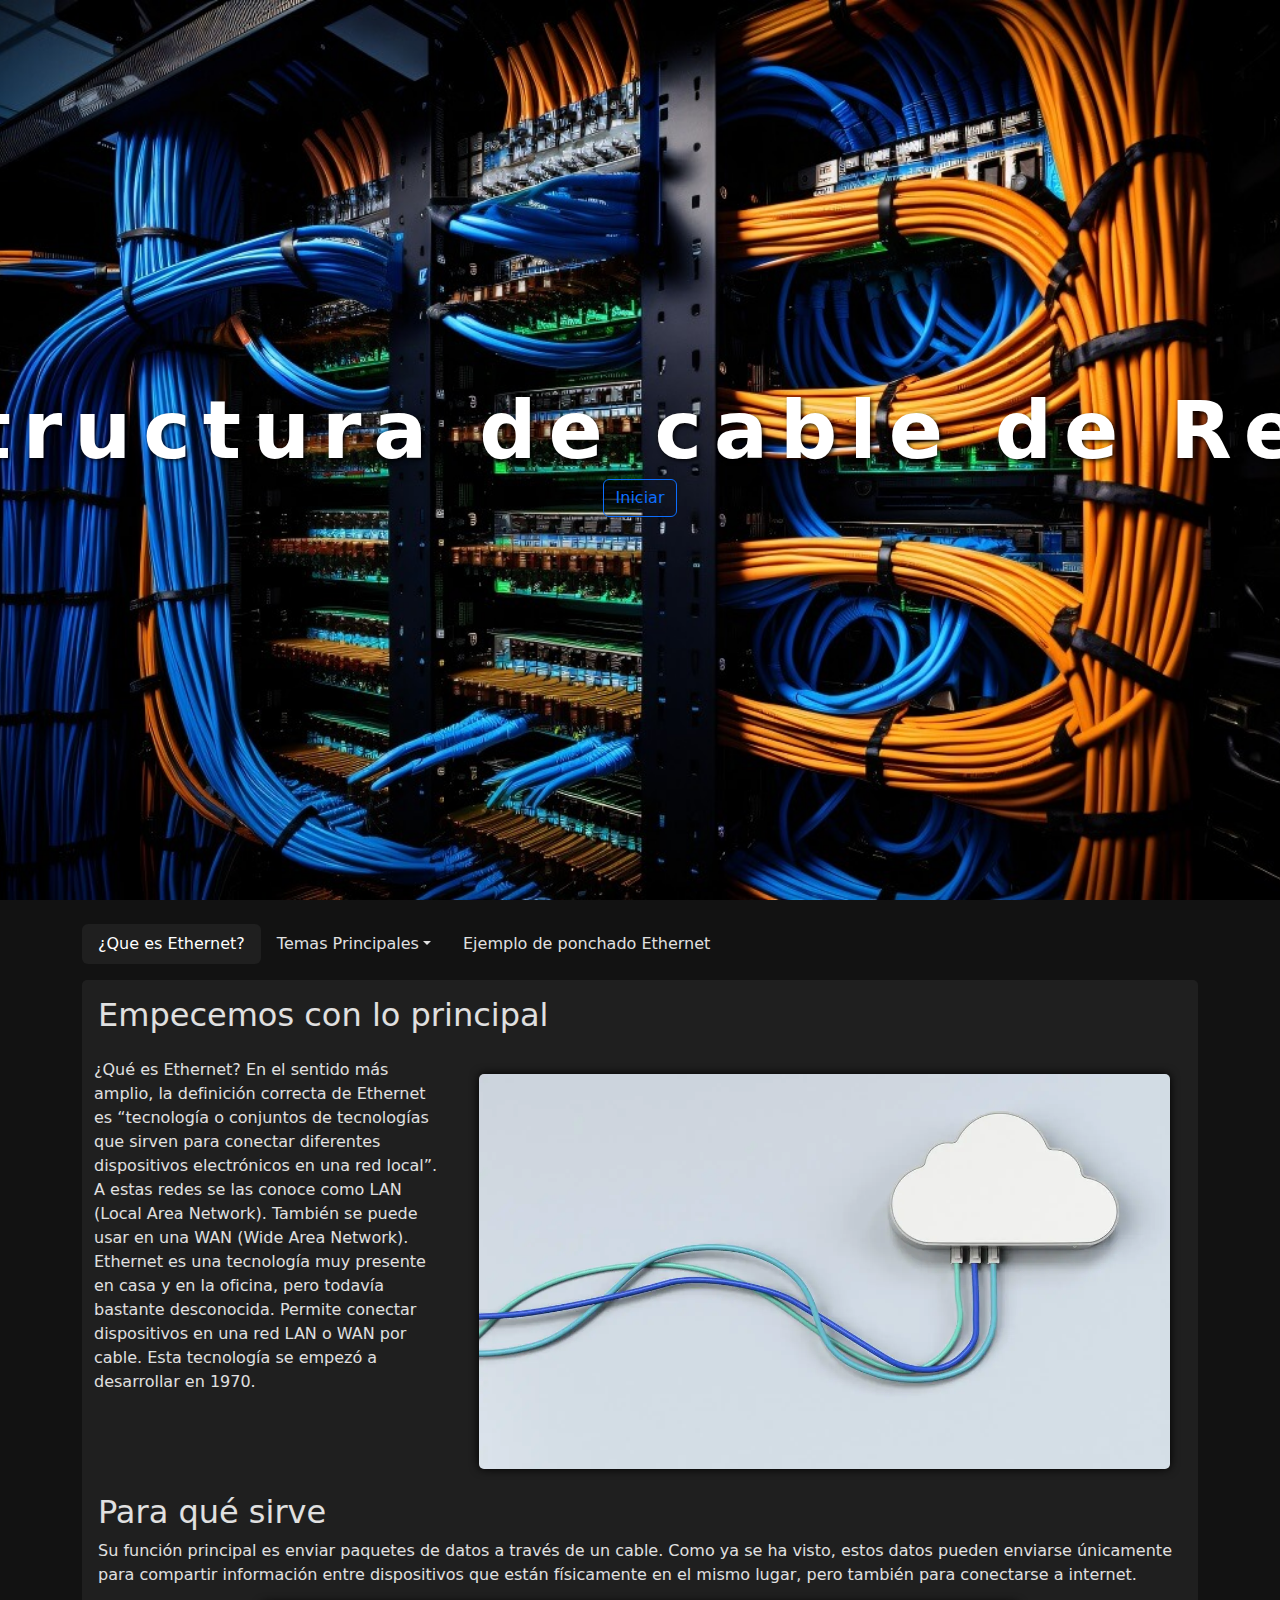
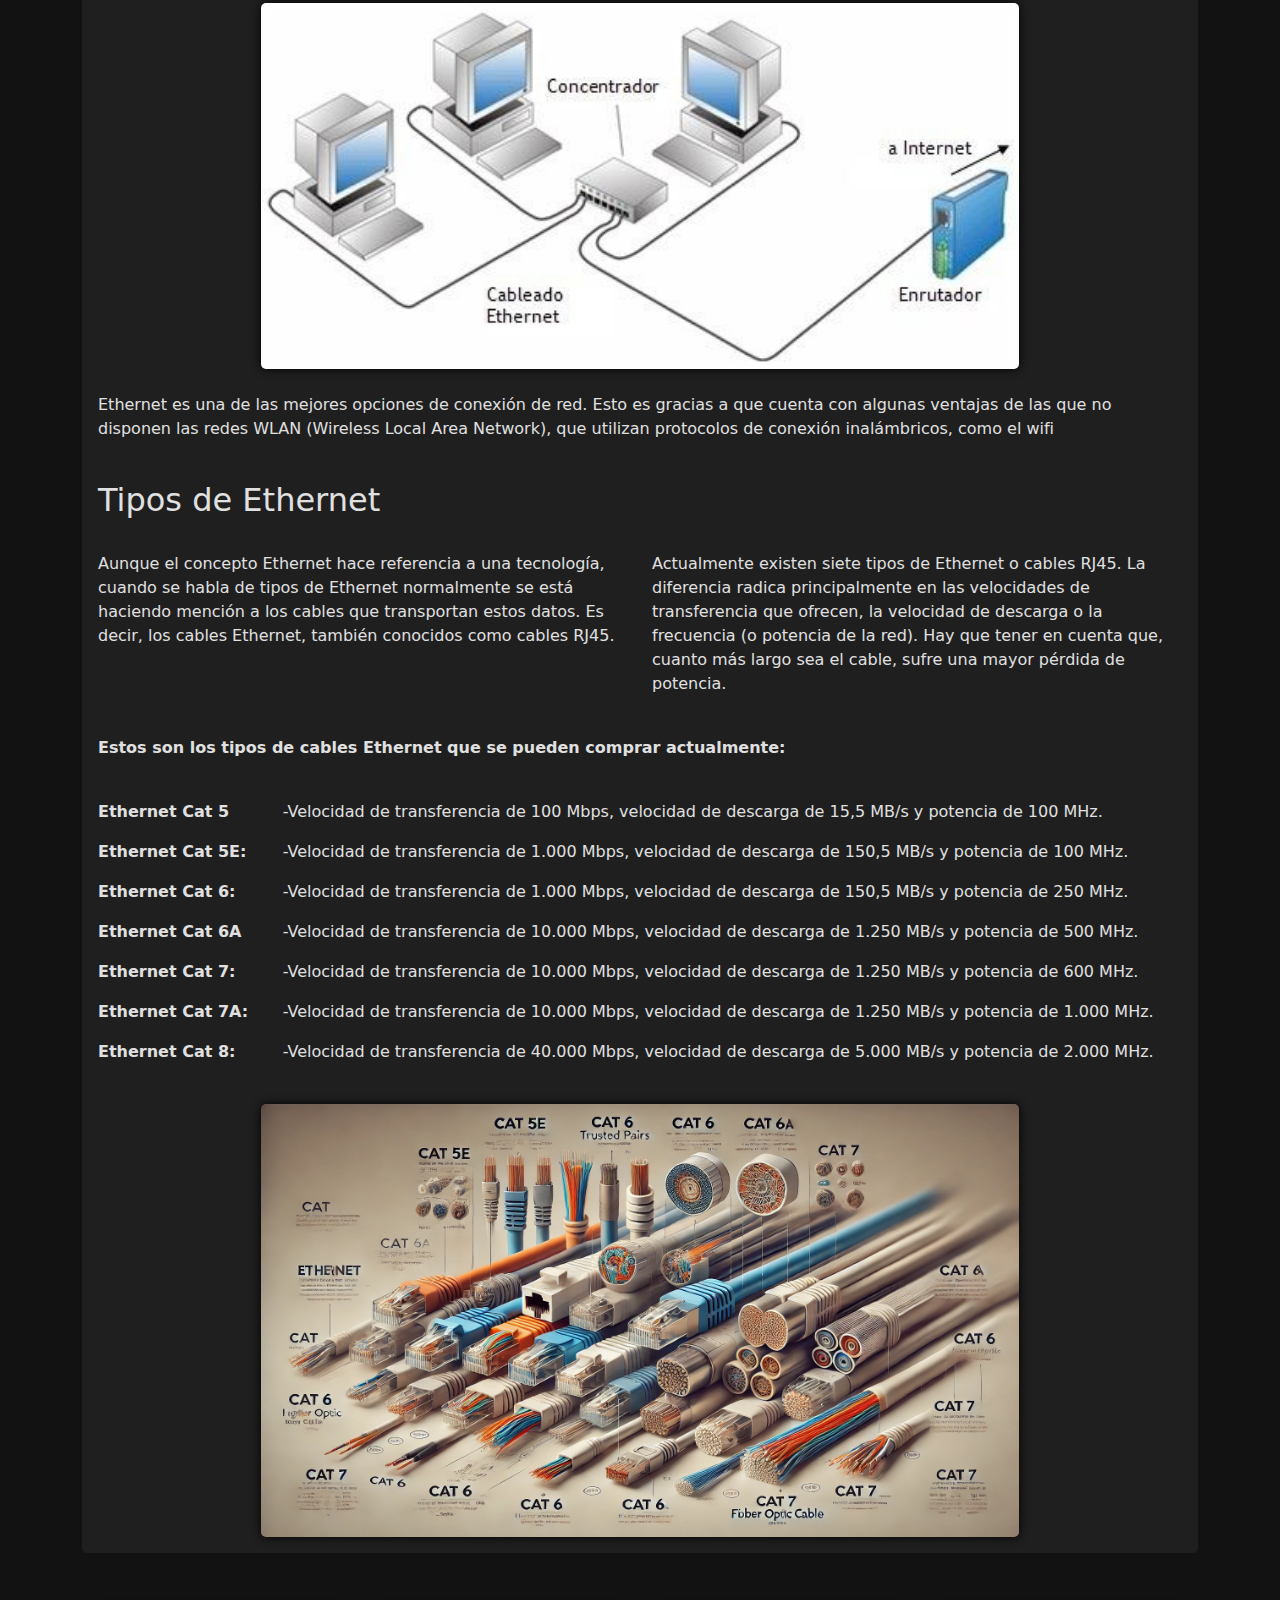
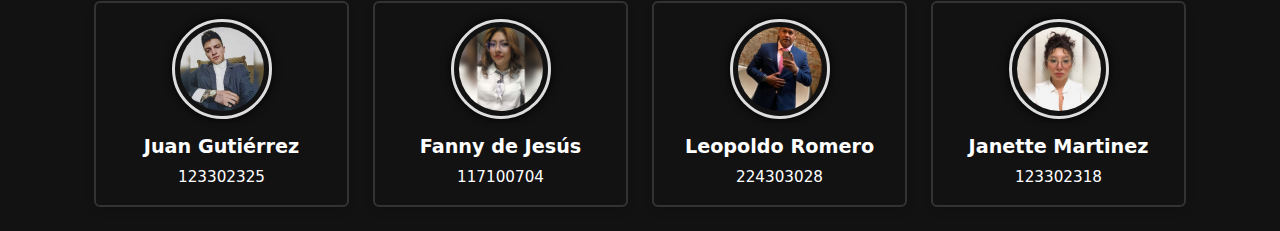
==== commit 552e0435: "Add files via upload" ====
--- a/index.html
+++ b/index.html
@@ -1,964 +1,549 @@
 <!DOCTYPE html>
 <html lang="es">
-	<head>
-		<meta charset="UTF-8" />
-		<meta
-			name="viewport"
-			content="width=device-width, initial-scale=1.0"
-		/>
-		<title>Estructura cable de Red</title>
-		<link
-			href="https://cdn.jsdelivr.net/npm/bootstrap@5.3.0-alpha3/dist/css/bootstrap.min.css"
-			rel="stylesheet"
-		/>
-		<link rel="stylesheet" href="css/styles.css" />
-	</head>
-	<body>
-		<div class="hero-image">
-			<div class="hero-text typewriter">
-				<h1 class="">Estructura de cable de Red.</h1>
-				<a href="#menu" class="btn btn-outline-primary"
-					>Iniciar</a
-				>
+
+<head>
+	<meta charset="UTF-8" />
+	<meta name="viewport" content="width=device-width, initial-scale=1.0" />
+	<title>Estructura cable de Red</title>
+	<link href="https://cdn.jsdelivr.net/npm/bootstrap@5.3.0-alpha3/dist/css/bootstrap.min.css" rel="stylesheet" />
+	<link rel="stylesheet" href="css/styles.css" />
+</head>
+
+<body>
+	<div class="hero-image">
+		<div class="hero-text typewriter">
+			<h1 class="">Estructura de cable de Red.</h1>
+			<a href="#menu" class="btn btn-outline-primary">Iniciar</a>
+		</div>
+	</div>
+	<div class="container mt-4" id="menu">
+		<ul class="nav nav-pills mb-3" id="pills-tab" role="tablist">
+			<li class="nav-item" role="presentation">
+				<a class="nav-link active" id="pills-intro-tab" data-bs-toggle="pill" href="#pills-intro" role="tab"
+					aria-controls="pills-intro" aria-selected="true">¿Que es Ethernet?</a>
+			</li>
+			<li class="nav-item dropdown">
+				<a class="nav-link dropdown-toggle" data-bs-toggle="dropdown" href="#" role="button"
+					aria-expanded="false">Temas Principales</a>
+				<ul class="dropdown-menu">
+					<li>
+						<a class="dropdown-item" id="tipo-ethernet" data-bs-toggle="pill" href="#pills-tipoA"
+							role="tab">Estandares de Cable</a>
+					</li>
+					<li>
+						<a class="dropdown-item" id="catalyst" data-bs-toggle="pill" href="#pills-tipoC" role="tab">
+							Switch Cisco Catalyst</a>
+					</li>
+				</ul>
+			</li>
+			<li class="nav-item" role="presentation">
+				<a class="nav-link" id="pills-entradas-tab" data-bs-toggle="pill" href="#pills-entradas" role="tab"
+					aria-controls="pills-entradas" aria-selected="false">Ejemplo de ponchado Ethernet</a>
+			</li>
+		</ul>
+		<div class="tab-content p-3">
+			<div class="tab-pane fade show active" id="pills-intro" role="tabpanel" aria-labelledby="pills-intro-tab">
+				<h2 class="mb-3">Empecemos con lo principal</h2>
+				<div class="row">
+					<div class="col-md-4 p-2">
+						<p>
+							¿Qué es Ethernet? En el sentido más amplio, la
+							definición correcta de Ethernet es “tecnología
+							o conjuntos de tecnologías que sirven para conectar
+							diferentes dispositivos electrónicos en una red local”.
+							A estas redes se las conoce como LAN (Local Area Network).
+							También se puede usar en una WAN (Wide Area Network).
+							Ethernet es una tecnología muy presente en casa y en la
+							oficina, pero todavía bastante desconocida. Permite conectar
+							dispositivos en una red LAN o WAN por cable.
+							Esta tecnología se empezó a desarrollar en 1970.
+						</p>
+					</div>
+					<div class="col p-4">
+						<img class="img-cables" src="assets/1etehernet.jpg" alt="img-ethernet" style="width: 100%;" />
+					</div>
+				</div>
+				<h2>Para qué sirve</h2>
+
+				<div class="row">
+					<div class="col-12">
+						<p>
+							Su función principal es enviar paquetes de datos a través de un cable.
+							Como ya se ha visto, estos datos pueden enviarse únicamente para
+							compartir información entre dispositivos que están físicamente en
+							el mismo lugar, pero también para conectarse a internet.
+						</p>
+					</div>
+				</div>
+				<div class="row">
+					<div class="col d-flex justify-content-center">
+						<img class="img-cables" src="assets/paquetes.jpg" alt="img-ethernet" style="width: 70%;" />
+					</div>
+				</div>
+
+				<br />
+				<p>
+					Ethernet es una de las mejores opciones de conexión de red. Esto es
+					gracias a que cuenta con algunas ventajas de las que no disponen las
+					redes WLAN (Wireless Local Area Network), que utilizan protocolos de
+					conexión inalámbricos, como el wifi
+				</p>
+				<br />
+				<h2>Tipos de Ethernet</h2>
+				<br>
+				<div class="row">
+					<div class="col-6">
+						<p>
+							Aunque el concepto Ethernet hace referencia a una tecnología, cuando se habla de tipos de
+							Ethernet normalmente se está haciendo mención a los cables que transportan estos datos. Es
+							decir, los cables Ethernet, también conocidos como cables RJ45.
+						</p>
+					</div>
+					<div class="col-6">
+						<p>Actualmente existen siete tipos de Ethernet o cables RJ45. La diferencia radica
+							principalmente en las velocidades de transferencia que ofrecen, la velocidad de descarga o
+							la frecuencia (o potencia de la red). Hay que tener en cuenta que, cuanto más largo sea el
+							cable, sufre una mayor pérdida de potencia.
+						</p>
+					</div>
+				</div>
+				<br />
+				<p><b>Estos son los tipos de cables Ethernet que se pueden comprar actualmente:</b></p>
+				<br>
+				<div class="row">
+					<div class="col-2">
+						<p><b>Ethernet Cat 5</b></p>
+					</div>
+					<br />
+					<div class="col">
+						<p>-Velocidad de transferencia de 100 Mbps, velocidad de descarga de 15,5 MB/s y potencia de 100
+							MHz. </p>
+					</div>
+				</div>
+				<div class="row">
+					<div class="col-2">
+						<p><b>Ethernet Cat 5E:</b></p>
+					</div>
+					<br />
+					<div class="col">
+						<p>-Velocidad de transferencia de 1.000 Mbps, velocidad de descarga de 150,5 MB/s y potencia de
+							100 MHz. </p>
+					</div>
+				</div>
+				<div class="row">
+					<div class="col-2">
+						<p><b>Ethernet Cat 6:</b></p>
+					</div>
+					<br />
+					<div class="col">
+						<p>-Velocidad de transferencia de 1.000 Mbps, velocidad de descarga de 150,5 MB/s y potencia de
+							250 MHz.</p>
+					</div>
+				</div>
+				<div class="row">
+					<div class="col-2">
+						<p><b>Ethernet Cat 6A</b></p>
+					</div>
+					<br />
+					<div class="col">
+						<p>-Velocidad de transferencia de 10.000 Mbps, velocidad de descarga de 1.250 MB/s y potencia de
+							500 MHz. </p>
+					</div>
+				</div>
+				<div class="row">
+					<div class="col-2">
+						<p><b>Ethernet Cat 7:</b></p>
+					</div>
+					<br />
+					<div class="col">
+						<p>-Velocidad de transferencia de 10.000 Mbps, velocidad de descarga de 1.250 MB/s y potencia de
+							600 MHz. </p>
+					</div>
+				</div>
+				<div class="row">
+					<div class="col-2">
+						<p><b>Ethernet Cat 7A:</b></p>
+					</div>
+					<br />
+					<div class="col">
+						<p>-Velocidad de transferencia de 10.000 Mbps, velocidad de descarga de 1.250 MB/s y potencia de
+							1.000 MHz.</p>
+					</div>
+				</div>
+				<div class="row">
+					<div class="col-2">
+						<p><b>Ethernet Cat 8:</b></p>
+					</div>
+					<br />
+					<div class="col">
+						<p>-Velocidad de transferencia de 40.000 Mbps, velocidad de descarga de 5.000 MB/s y potencia de
+							2.000 MHz. </p>
+					</div>
+				</div>
+				<br>
+				<div class="row">
+					<div class="col d-flex justify-content-center">
+						<img class="img-cables" src="assets/cable1.jpg" alt="cable" style="width: 70%;" />
+					</div>
+				</div>
 			</div>
-		</div>
-		<div class="container mt-4" id="menu">
-			<ul
-				class="nav nav-pills mb-3"
-				id="pills-tab"
-				role="tablist"
-			>
-				<li class="nav-item" role="presentation">
-					<a
-						class="nav-link active"
-						id="pills-intro-tab"
-						data-bs-toggle="pill"
-						href="#pills-intro"
-						role="tab"
-						aria-controls="pills-intro"
-						aria-selected="true"
-						>Introducción</a
-					>
-				</li>
-				<li class="nav-item dropdown">
-					<a
-						class="nav-link dropdown-toggle"
-						data-bs-toggle="dropdown"
-						href="#"
-						role="button"
-						aria-expanded="false"
-						>Tipos de Cable</a
-					>
-					<ul class="dropdown-menu">
-						<li>
-							<a
-								class="dropdown-item"
-								id="pills-tipoA-tab"
-								data-bs-toggle="pill"
-								href="#pills-tipoA"
-								role="tab"
-								>Ethernet</a
-							>
-						</li>
-						<li>
-							<a
-								class="dropdown-item"
-								id="pills-tipoB-tab"
-								data-bs-toggle="pill"
-								href="#pills-tipoB"
-								role="tab"
-								>Coaxiales</a
-							>
-						</li>
-						<li>
-							<a
-								class="dropdown-item"
-								id="pills-tipoC-tab"
-								data-bs-toggle="pill"
-								href="#pills-tipoC"
-								role="tab"
-							>
-								Fibra Óptica</a
-							>
-						</li>
-					</ul>
-				</li>
-				<li class="nav-item" role="presentation">
-					<a
-						class="nav-link"
-						id="pills-entradas-tab"
-						data-bs-toggle="pill"
-						href="#pills-entradas"
-						role="tab"
-						aria-controls="pills-entradas"
-						aria-selected="false"
-						>Ejemplo de ponchado Ethernet</a
-					>
-				</li>
-			</ul>
-			<div class="tab-content p-3">
-				<div
-					class="tab-pane fade show active"
-					id="pills-intro"
-					role="tabpanel"
-					aria-labelledby="pills-intro-tab"
-				>
-					<h2>Introducción</h2>
-					<p>
-						El cableado de red constituye la columna
-						vertebral de la infraestructura de
-						comunicación moderna, permitiendo la
-						conexión y el intercambio de datos entre
-						dispositivos como computadoras,
-						servidores, impresoras y otros equipos
-						tecnológicos. Este sistema de cables es
-						fundamental para el funcionamiento de
-						redes locales (LAN) en hogares y empresas,
-						así como para la transmisión de datos a
-						larga distancia en redes de área amplia
-						(WAN).
-					</p>
-					<br />
-					<p>
-						Existen varios tipos de cables utilizados
-						en el cableado de red, cada uno diseñado
-						para cumplir con necesidades específicas
-						de rendimiento y aplicación.
-					</p>
-					<br />
-					<p>
-						Sin estos sistemas de cableado, la
-						infraestructura de Internet y las
-						comunicaciones modernas que sustentan el
-						funcionamiento de empresas, servicios
-						públicos y el acceso a la información en
-						tiempo real no serían viables. El
-						desarrollo y la implementación de
-						tecnologías de cableado de red continúan
-						evolucionando, impulsando la innovación en
-						la forma en que nos conectamos y
-						comunicamos en la era digital.
-					</p>
-				</div>
-				<div
-					class="tab-pane fade"
-					id="pills-tipoA"
-					role="tabpanel"
-					aria-labelledby="pills-tipoA-tab"
-				>
-					<h2>Ethernet</h2>
-					<p>
-						Los cables Ethernet son un tipo de cable
-						de red utilizado para establecer
-						conexiones de datos entre dispositivos en
-						una red de área local (LAN). Son
-						esenciales para la comunicación de datos
-						en entornos domésticos y empresariales, ya
-						que permiten la conexión de computadoras,
-						impresoras, routers, switches y otros
-						dispositivos.
-					</p>
-					<br />
-					<h3>Categorias de Ethernet</h3>
-					<table class="table mt-4">
-						<thead class="thead-dark">
-							<tr>
-								<th>Categoría</th>
-								<th>Velocidad</th>
-								<th>Frecuencia</th>
-								<th>Uso</th>
-							</tr>
-						</thead>
-						<tbody>
-							<tr>
-								<td>Cat5</td>
-								<td>Hasta 100 Mbps</td>
-								<td>100 MHz</td>
-								<td>
-									Conexiones básicas de red, ideal
-									para aplicaciones de Internet de
-									baja demanda. Se utiliza menos
-									hoy en día debido a su capacidad
-									limitada.
-								</td>
-							</tr>
-							<tr>
-								<td>Cat5e</td>
-								<td>Hasta 1 Gbps (Gigabit)</td>
-								<td>100 MHz</td>
-								<td>
-									Mejorado respecto a Cat5, con
-									menos interferencias y mayor
-									rendimiento. Es común en redes
-									domésticas y pequeñas oficinas.
-								</td>
-							</tr>
-							<tr>
-								<td>Cat6</td>
-								<td>
-									Hasta 10 Gbps a distancias de
-									hasta 55 metros
-								</td>
-								<td>250 MHz</td>
-								<td>
-									Recomendado para aplicaciones que
-									requieren mayor ancho de banda y
-									menor diafonía. Es ideal para
-									entornos donde se manejan grandes
-									cantidades de datos.
-								</td>
-							</tr>
-							<tr>
-								<td>Cat6a</td>
-								<td>
-									Hasta 10 Gbps a distancias de
-									hasta 100 metros
-								</td>
-								<td>500 MHz</td>
-								<td>
-									Proporciona un rendimiento
-									superior y es menos susceptible a
-									interferencias. Es utilizado en
-									redes de alto rendimiento.
-								</td>
-							</tr>
-							<tr>
-								<td>Cat7</td>
-								<td>
-									Hasta 10 Gbps a distancias de
-									hasta 100 metros
-								</td>
-								<td>600 MHz</td>
-								<td>
-									Tiene un blindaje adicional para
-									reducir la interferencia. Aunque
-									es menos común en el uso
-									doméstico, se encuentra en
-									aplicaciones comerciales y de
-									centros de datos.
-								</td>
-							</tr>
-							<tr>
-								<td>Cat8</td>
-								<td>Hasta 25-40 Gbps</td>
-								<td>2000 MHz</td>
-								<td>
-									Diseñado para aplicaciones de
-									centros de datos, donde se
-									requiere un alto rendimiento y
-									velocidad en cortas distancias.
-								</td>
-							</tr>
-						</tbody>
-					</table>
-					<br />
-					<h3>Estructura de un Cable Ethernet</h3>
-					<p>
-						Los cables Ethernet generalmente tienen
-						cuatro pares de hilos trenzados (ocho
-						hilos en total). La trenzado de los hilos
-						ayuda a minimizar la interferencia
-						electromagnética (EMI) y la diafonía entre
-						los pares. Los pares de hilos están
-						codificados por colores, facilitando la
-						conexión correcta en ambos extremos del
-						cable.
-					</p>
-					<br />
-					<h3>Conectores</h3>
-					<p>
-						Los cables Ethernet utilizan conectores
-						RJ-45, que son enchufes de ocho pines que
-						permiten la conexión a dispositivos de red
-						como routers y switches.
-					</p>
-					<br />
-					<h3>Usos Comunes</h3>
-					<ul>
-						<li>
-							Redes Domésticas: Para conectar
-							computadoras, consolas de videojuegos y
-							dispositivos de streaming a routers o
-							switches.
-						</li>
-						<li>
-							Redes Empresariales: Para conexiones
-							entre servidores, estaciones de trabajo
-							y otros dispositivos en oficinas.
-						</li>
-						<li>
-							Centros de Datos: Para conexiones de
-							alta velocidad entre servidores y
-							equipos de red.
-						</li>
-					</ul>
-					<br />
-					<h3>Ventajas y desventajas</h3>
-					<h4>Ventajas</h4>
-					<ul>
-						<li>
-							Estabilidad y Fiabilidad: Proporcionan
-							conexiones más estables en comparación
-							con conexiones inalámbricas.
-						</li>
-						<li>
-							Mayor Velocidad: Ofrecen velocidades de
-							transmisión que pueden ser superiores a
-							las de Wi-Fi, especialmente en
-							aplicaciones que requieren gran ancho
-							de banda.
-						</li>
-						<li>
-							Baja Latencia: Ideal para juegos en
-							línea y aplicaciones críticas que
-							requieren tiempos de respuesta rápidos.
-						</li>
-						<li>
-							Seguridad: Las conexiones cableadas son
-							generalmente más seguras que las
-							conexiones inalámbricas, ya que es más
-							difícil interceptar la señal.
-						</li>
-					</ul>
-					<h4>Desventajas</h4>
-					<ul>
-						<li>
-							Movilidad: A diferencia del Wi-Fi, los
-							dispositivos conectados por cable están
-							limitados por la longitud del cable.
-						</li>
-						<li>
-							Instalación: Puede requerir una
-							instalación más laboriosa y costosa en
-							comparación con la configuración de
-							redes inalámbricas.
-						</li>
-					</ul>
-					<h3>Tipos de Apantallamientos</h3>
-					<ul>
-						<li>
-							UTP (Unshielded Twisted Pair – Par
-							trenzado no apantallado): Es un cable
-							sin apantallamiento. Es el menos
-							indicado para ser utilizado en
-							instalaciones que van por dentro de la
-							pared y requieren de cables
-							especialmente largos.
-						</li>
-						<li>
-							FTP (Foiled Twisted Pair- Par trenzado
-							con pantalla global): Es un tipo de
-							cable parecido al UTP, donde los pares
-							de cables trenzados no están
-							apantallados. Sin embargo, sí tienen
-							una pantalla global, una especie de
-							protección que envuelve todos a la vez
-							para darles un poco de protección ante
-							interferencias externas.
-						</li>
-						<li>
-							STP (Shielded Twisted Pair- Par
-							trenzado apantallado): Su protección es
-							mayor que la de los dos tipos
-							anteriores, y los convierten en cables
-							mejor preparados para las instalaciones
-							eléctricas que van por dentro de la
-							pared.
-						</li>
-					</ul>
-					<img
-						src="assets/apantallamientos.png"
-						alt=""
-					/>
-					<h3>Normas de cableado estructurado.</h3>
-					<table class="table mt-4">
-						<thead class="thead-dark">
-							<tr>
-								<th>Norma</th>
-								<th>Descripción</th>
-							</tr>
-						</thead>
-						<tbody>
-							<tr>
-								<td>ANSI/TIA/EIA-568-B</td>
-								<td>
-									Cableado de Telecomunicaciones en
-									Edificios Comerciales:
-									<ul>
-										<li>
-											TIA/EIA 568-B1:
-											Requerimientos generales
-											para instalación de
-											cableado.
-										</li>
-										<li>
-											TIA/EIA 568-B2: Componentes
-											de cableado mediante par
-											trenzado balanceado.
-										</li>
-										<li>
-											TIA/EIA 568-B3: Componentes
-											de cableado de fibra
-											óptica.
-										</li>
-									</ul>
-								</td>
-							</tr>
-							<tr>
-								<td>ANSI/TIA/EIA-569-A</td>
-								<td>
-									Normas de Recorridos y Espacios
-									de Telecomunicaciones en
-									Edificios Comerciales sobre cómo
-									enrutar el cableado.
-								</td>
-							</tr>
-							<tr>
-								<td>ANSI/TIA/EIA-570-A</td>
-								<td>
-									Normas de Infraestructura
-									Residencial de
-									Telecomunicaciones.
-								</td>
-							</tr>
-							<tr>
-								<td>ANSI/TIA/EIA-606-A</td>
-								<td>
-									Normas de Administración de
-									Infraestructura de
-									Telecomunicaciones en Edificios
-									Comerciales.
-								</td>
-							</tr>
-							<tr>
-								<td>ANSI/TIA/EIA-607</td>
-								<td>
-									Requerimientos para instalaciones
-									de sistemas de puesta a tierra de
-									Telecomunicaciones en Edificios
-									Comerciales.
-								</td>
-							</tr>
-						</tbody>
-					</table>
-
-					<img
-						class="img-cables"
-						src="assets/ethernet.jpg"
-						alt="img-ethernet"
-					/>
-				</div>
-				
-				<div
-					class="tab-pane fade"
-					id="pills-tipoB"
-					role="tabpanel"
-					aria-labelledby="pills-tipoB-tab"
-				>
-					<h2>Coaxiales</h2>
-					<p>
-						Los cables coaxiales son un tipo de cable
-						que consiste en un conductor central
-						rodeado por un aislamiento, una malla
-						metálica y una cubierta exterior. Son
-						ampliamente utilizados para la transmisión
-						de señales de televisión, internet y datos
-						en entornos domésticos y comerciales.
-					</p>
-					<br />
-					<h3>Categorías de Cables Coaxiales</h3>
-					<table class="table mt-4">
-						<thead class="thead-dark">
-							<tr>
-								<th>Tipo</th>
-								<th>Uso Común</th>
-								<th>Impedancia</th>
-								<th>Aplicaciones</th>
-							</tr>
-						</thead>
-						<tbody>
-							<tr>
-								<td>RG-6</td>
-								<td>
-									Televisión por cable y satélite
-								</td>
-								<td>75 ohmios</td>
-								<td>
-									Ideal para la transmisión de
-									señales de televisión de alta
-									definición y datos de internet.
-								</td>
-							</tr>
-							<tr>
-								<td>RG-59</td>
-								<td>Video de seguridad</td>
-								<td>75 ohmios</td>
-								<td>
-									Comúnmente utilizado para
-									aplicaciones de video en circuito
-									cerrado (CCTV).
-								</td>
-							</tr>
-							<tr>
-								<td>RG-11</td>
-								<td>
-									Transmisiones de larga distancia
-								</td>
-								<td>75 ohmios</td>
-								<td>
-									Recomendado para aplicaciones que
-									requieren una menor pérdida de
-									señal a lo largo de distancias
-									largas.
-								</td>
-							</tr>
-							<tr>
-								<td>RG-58</td>
-								<td>Redes de área local</td>
-								<td>50 ohmios</td>
-								<td>
-									Usado principalmente en
-									aplicaciones de radiofrecuencia y
-									redes de comunicación.
-								</td>
-							</tr>
-							<tr>
-								<td>RG-174</td>
-								<td>
-									Aplicaciones de alta frecuencia
-								</td>
-								<td>50 ohmios</td>
-								<td>
-									Comúnmente utilizado en
-									dispositivos portátiles y
-									aplicaciones móviles.
-								</td>
-							</tr>
-						</tbody>
-					</table>
-					<br />
-					<h3>Estructura de un Cable Coaxial</h3>
-					<p>
-						Un cable coaxial está compuesto por varios
-						componentes: un conductor central que
-						transmite la señal, un aislamiento que lo
-						separa de la malla metálica, que actúa
-						como un escudo contra interferencias
-						externas, y una cubierta exterior que
-						protege el cable de daños físicos.
-					</p>
-					<br />
-					<h3>Conectores</h3>
-					<p>
-						Los cables coaxiales utilizan conectores
-						como BNC, F y RCA, que permiten la
-						conexión a dispositivos de televisión,
-						cámaras de seguridad y otros equipos de
-						red.
-					</p>
-					<br />
-					<h3>Usos Comunes</h3>
-					<ul>
-						<li>
-							Televisión: Para la transmisión de
-							señales de televisión por cable y
-							satélite.
-						</li>
-						<li>
-							Internet: Utilizados en conexiones de
-							internet de banda ancha.
-						</li>
-						<li>
-							Video vigilancia: Comúnmente empleados
-							en sistemas de CCTV.
-						</li>
-					</ul>
-					<br />
-					<h3>Ventajas y Desventajas</h3>
-					<h4>Ventajas</h4>
-					<ul>
-						<li>
-							Alta inmunidad a interferencias:
-							Proporcionan una transmisión de señal
-							clara y estable.
-						</li>
-						<li>
-							Capacidad para cubrir distancias
-							largas: Adecuados para aplicaciones que
-							requieren conexiones a largas
-							distancias.
-						</li>
-						<li>
-							Versatilidad: Usados en una variedad de
-							aplicaciones, desde televisión hasta
-							redes.
-						</li>
-					</ul>
-					<h4>Desventajas</h4>
-					<ul>
-						<li>
-							Rigidez: Son menos flexibles que otros
-							tipos de cables, lo que puede
-							dificultar su instalación.
-						</li>
-						<li>
-							Costos: En algunas aplicaciones, pueden
-							ser más costosos que soluciones
-							inalámbricas.
-						</li>
-					</ul>
-
-					<img
-						src="assets/coaxial.jpg"
-						alt="img-coaxial"
-						class="img-cables"
-					/>
-				</div>
-				
-				<div
-					class="tab-pane fade"
-					id="pills-tipoC"
-					role="tabpanel"
-					aria-labelledby="pills-tipoC-tab"
-				>
-					<h2>Fibra Óptica</h2>
-					<p>
-						Los cables de fibra óptica son un tipo de
-						cable que utiliza filamentos de vidrio o
-						plástico para transmitir datos en forma de
-						luz. Son altamente eficientes para la
-						transmisión de grandes cantidades de
-						información a largas distancias, siendo
-						fundamentales en redes de
-						telecomunicaciones y sistemas de internet
-						de alta velocidad.
-					</p>
-					<br />
-					<h3>Tipos de Fibra Óptica</h3>
-					<table class="table mt-4">
-						<thead class="thead-dark">
-							<tr>
-								<th>Tipo de Fibra</th>
-								<th>Modo</th>
-								<th>Diámetro del Núcleo</th>
-								<th>Aplicaciones</th>
-							</tr>
-						</thead>
-						<tbody>
-							<tr>
-								<td>Fibra Monomodo</td>
-								<td>Monomodo</td>
-								<td>8-10 micrómetros</td>
-								<td>
-									Ideal para largas distancias,
-									como conexiones de
-									telecomunicaciones y redes de
-									área amplia (WAN).
-								</td>
-							</tr>
-							<tr>
-								<td>Fibra Multimodo</td>
-								<td>Multimodo</td>
-								<td>50-62.5 micrómetros</td>
-								<td>
-									Usada para distancias más cortas,
-									como en redes de área local (LAN)
-									y aplicaciones de
-									telecomunicaciones dentro de
-									edificios.
-								</td>
-							</tr>
-							<tr>
-								<td>Fibra de Plástico</td>
-								<td>Multimodo</td>
-								<td>1 mm o más</td>
-								<td>
-									Comúnmente utilizada en
-									aplicaciones de corta distancia,
-									como conexiones de audio y video.
-								</td>
-							</tr>
-						</tbody>
-					</table>
-					<br />
-					<h3>
-						Estructura de un Cable de Fibra Óptica
-					</h3>
-					<p>
-						Un cable de fibra óptica consta de un
-						núcleo que transporta la luz, rodeado por
-						un material de recubrimiento que refleja
-						la luz de vuelta al núcleo. Esto permite
-						que la señal viaje a lo largo del cable
-						sin perder calidad. La fibra se encuentra
-						envuelta en una cubierta protectora que
-						protege contra daños físicos.
-					</p>
-					<br />
-					<h3>Conectores</h3>
-					<p>
-						Los cables de fibra óptica utilizan
-						conectores como SC, LC, ST y MTP/MPO, que
-						permiten la conexión a dispositivos de
-						red, como switches y routers, así como la
-						interconexión de diferentes cables de
-						fibra.
-					</p>
-					<br />
-					<h3>Usos Comunes</h3>
-					<ul>
-						<li>
-							Telecomunicaciones: Para transmitir
-							señales de voz y datos a largas
-							distancias.
-						</li>
-						<li>
-							Internet: Utilizados en conexiones de
-							alta velocidad para proveedores de
-							servicios de internet.
-						</li>
-						<li>
-							Redes Empresariales: Comúnmente
-							empleados en redes de área local para
-							conectar servidores y estaciones de
-							trabajo.
-						</li>
-						<li>
-							Aplicaciones Médicas: En equipos de
-							endoscopia y otros dispositivos
-							médicos.
-						</li>
-					</ul>
-					<br />
-					<h3>Ventajas y Desventajas</h3>
-					<h4>Ventajas</h4>
-					<ul>
-						<li>
-							Alta capacidad de transmisión: Permiten
-							la transferencia de grandes volúmenes
-							de datos a altas velocidades.
-						</li>
-						<li>
-							Menor pérdida de señal: Ideal para
-							distancias largas, ya que la señal se
-							degrada mucho menos en comparación con
-							los cables de cobre.
-						</li>
-						<li>
-							Inmunidad a interferencias: No son
-							susceptibles a interferencias
-							electromagnéticas, lo que garantiza una
-							señal clara.
-						</li>
-						<li>
-							Seguridad: Más difíciles de interceptar
-							que las señales eléctricas, lo que las
-							hace más seguras.
-						</li>
-					</ul>
-					<h4>Desventajas</h4>
-					<ul>
-						<li>
-							Costo: Pueden ser más costosos de
-							instalar y mantener que otros tipos de
-							cables.
-						</li>
-						<li>
-							Fragilidad: Son más susceptibles a
-							daños físicos, especialmente si no se
-							manejan con cuidado.
-						</li>
-						<li>
-							Instalación: La instalación puede
-							requerir personal especializado y
-							técnicas precisas.
-						</li>
-					</ul>
-					<img
-						src="assets/fibra-optica-img01.jpg"
-						alt="img-fibra-optica"
-						class="img-cables"
-					/>
-				</div>
-				
-				<div
-					class="tab-pane fade"
-					id="pills-entradas"
-					role="tabpanel"
-					aria-labelledby="pills-entradas-tab"
-				>
-					<h2>Ejemplo de ponchado</h2>
-					<br />
-					<h3>
-						Cable estructurado con ponchado según
-						norma TIA/EIA-568A o tipo A
-					</h3>
-					<img
-						src="assets/ponchado-1.png"
-						alt="ponchado-1"
-					/>
-					<br />
-					<h4>Materiales</h4>
-					<ul>
-						<li>
-							Alicate Cortador de cable o pela
-							cables.
-						</li>
-						<li>
-							Cable UTP. (En este caso se utilizará
-							cable categoría 6)
-						</li>
-						<li>Conectores RJ-45. </li>
-						<li>
-							Pinza Ponchadora para cable UTP de 4
-							pares.
-						</li>
-						<li>
-							Probador de cables de red: Pruebas para
-							RJ45-EIA, 568A/568B (AT&T 258A) 10
-							Base-T o probador de pares de
-							transmisión. 
-						</li>
-					</ul>
-
-					<div class="container mt-5">
-						<h5>Procedimiento</h5>
-						<div
-							id="procedureCarousel"
-							class="carousel slide"
-							data-ride="carousel"
-						>
-							<div class="carousel-inner">
-								<div class="carousel-item active">
-									<h6>Paso 1</h6>
-									<p>
-										Realizar un corte a la
-										cubierta exterior de
-										aproximado de 3 cm. a un
-										extremo del cable UTP, según
-										la disponibilidad, dejando a
-										la vista los cuatro pares de
-										cable trenzados, eliminar el
-										exceso de alambre guía que
-										traen dentro los cables de
-										red.
-									</p>
-									<img
-										class="img-ponchado"
-										src="assets/ponchado-2.png"
-										alt="p-2"
-									/>
-								</div>
-								<div class="carousel-item">
-									<h6>Paso 2</h6>
-									<p>
-										Desenrollar cada uno de los
-										pares trenzados y organizar en
-										orden los hilos de colores de
-										acuerdo al tipo de estándar
-										que se va a realizar según la
-										norma tipo 568A que se va a
-										utilizar.
-									</p>
-									<img
-										class="img-ponchado"
-										src="assets/ponchado-3.png"
-										alt="p-3"
-									/>
-								</div>
-								<div class="carousel-item">
-									<h6>Paso 3</h6>
-									<p>
-										En el conector Jack RJ-45,
-										verificar las guías para
-										insertar la punta del cable de
-										red que está preparado según
-										los colores y la topología a
-										utilizar, insertar el cable
-										dentro del conector, tener en
-										cuenta que el cable no tenga
-										excesos de hilos.
-									</p>
-									<img
-										class="img-ponchado"
-										src="assets/ponchado-4.png"
-										alt="p-4"
-									/>
-								</div>
-								<div class="carousel-item">
-									<h6>Paso 4</h6>
-									<p>
-										Insertar el conector en la
-										pinza ponchadora Nexxt RJ-45
-										Crimping, de cable UTP de 4
-										pares y realizar presión en la
-										manija para empalmar el
-										conector en el cable de red.
-									</p>
-									<img
-										class="img-ponchado"
-										src="assets/ponchado-5.png"
-										alt="p-5"
-									/>
-								</div>
-								<div class="carousel-item">
-									<h6>Paso 5</h6>
-									<p>
-										Realizar los pasos 1 - 2 - 3 -
-										4 en el otro extremo del cable
-										de red, para culminar el
-										ponchado.
-									</p>
-									<img
-										class="img-ponchado"
-										src="assets/ponchado-6.png"
-										alt="p-6"
-									/>
-								</div>
-								<div class="carousel-item">
-									<h6>Paso 6</h6>
-									<p>
-										Realizar pruebas de
-										conectividad con un probador
-										para cable de red o tester de
-										pares UTP y asegurar que el
-										cable quedó bien ponchado y no
-										tenga pérdidas de transmisión
-										de datos.
-									</p>
-									<img
-										class="img-ponchado"
-										src="assets/ponchado-7.png"
-										alt="p-7"
-									/>
-								</div>
-							</div>
-							<div class="carousel-controls">
-								<a
-									class="carousel-control-prev"
-									href="#procedureCarousel"
-									role="button"
-									data-slide="prev"
-								>
-									<span
-										class="carousel-control-prev-icon"
-										aria-hidden="true"
-									></span>
-									
-								</a>
-								<a
-									class="carousel-control-next"
-									href="#procedureCarousel"
-									role="button"
-									data-slide="next"
-								>
-									<span
-										class="carousel-control-next-icon"
-										aria-hidden="true"
-									></span>
-									
-								</a>
-							</div>
+			<div class="tab-pane fade" id="pills-tipoA" role="tabpanel" aria-labelledby="tipo-ethernet">
+				<h2>Estandares de Cable</h2>
+				<br>
+				<div class="row">
+					<div class="col">
+						<ul>
+							<li><b>
+									<h5>T568A</h5>
+								</b></li>
+							<p>- Estándar de cableado estructurado para redes Ethernet. Define la disposición de los
+								pares
+								de colores dentro de un conector RJ45.</p>
+							<p>- Orden inverso de los pares naranja y verde en comparación con T568B.</p>
+							<p>- Menos utilizado en nuevas instalaciones. Puede encontrarse en instalaciones antiguas o
+								en
+								entornos específicos.</p>
+							<p>- Puede ser útil en ciertas configuraciones de red o para solucionar problemas
+								específicos.</p>
+							<br>
+							<img src="assets/568a.jpg" alt="a" style="width: 25%;">
+						</ul>
+					</div>
+				</div>
+				<br>
+				<div class="row">
+					<div class="col">
+						<ul>
+							<li><b>
+									<h5>T568B</h5>
+								</b></li>
+							<p>- Estándar de cableado estructurado para redes Ethernet. Define la disposición de los
+								pares de colores dentro de un conector RJ45.</p>
+							<p>- Orden estándar de los pares naranja y verde, utilizado en la mayoría de las
+								instalaciones.</p>
+							<p>- Más utilizado en nuevas instalaciones. Es el estándar más común en la industria</p>
+							<p>- Mayor compatibilidad con una amplia gama de dispositivos y equipos de red.</p>
+							<br>
+							<img src="assets/568b.jpg" alt="a" style="width: 25%;">
+						</ul>
+					</div>
+				</div>
+				<br>
+				<h4>Aqui una Descripcion Detallada</h4>
+				<br>
+				<img src="assets/ab.jpg" alt="ab" style="width: 80%;">
+				<br />
+				<br>
+				<h5>T568A vs T568B: código de colores de cable de red RJ45</h5>
+				<p>Como se muestra en la imagen, la principal diferencia entre estos dos estándares es la posición de
+					los pares de cables naranja y verde, lo cual no es solo un cambio de código de color, por supuesto.
+					También habrá factores de compatibilidad, lo cual deberá influenciar en su decisión de un esquema de
+					cables RJ45.</p>
+				<br>
+				<h5>Normas y Reglas de un Ponchado RJ45</h5>
+				<br>
+				<div class="row">
+					<div class="col-5">
+						<b>¿Qué es el cable cruzado?</b>
+						<p>Un cable de red cruzado es un tipo de cable Ethernet que se utiliza para conectar
+							dispositivos de computación directamente. A diferencia de los cables de red directo, los
+							cables cruzados utilizan dos estándares de cableado diferentes: un extremo usa el estándar
+							de cableado T568A y el otro utiliza el estándar de cableado T568B (T568A a T568B).</p>
+						<br>
+						<p>El cableado interno de los cables de red cruzados invierte las señales de transmisión y
+							recepción. Este tipo de cable se usa con más frecuencia para conectar dos dispositivos del
+							mismo tipo: por ejemplo, dos ordenadores (a través del controlador de interfaz de red) o dos
+							switches entre sí.</p>
+					</div>
+					<div class="col-7">
+						<img src="assets/cruzado.jpg" alt="cruz" style="width: 90%;">
+					</div>
+				</div>
+				<br>
+				<h4>Escenario de aplicaciones entre cable directo y cable cruzado</h4>
+				<p>En resumen, un cable cruzado conecta dos dispositivos del mismo tipo para comunicarse entre sí, como
+					una PC a una PC o un switch gigabit a un switch gigabit. El cable directo conecta dos dispositivos
+					diferentes entre sí, como una PC y un switch gigabit.</p>
+				<br>
+				<div class="row">
+					<div class="col-7">
+						<div class="row">
+							<br>
+							<div class="col d-flex justify-content-center">
+								<br>
+								<img class="img-cables" src="assets/c.jpg" alt="cable" style="width: 80%;" />
+							</div>
+						</div>
+					</div>
+					<div class="col-5">
+						<h5>Conector RJ45</h5>
+						<p>El conector RJ45 es crucial para la transmisión de datos en redes Ethernet, permitiendo una
+							conexión
+							eficiente entre dispositivos. Existen dos estándares de cableado: T568A y T568B, siendo este
+							último
+							el más común en instalaciones modernas.</p>
+						<p>Este componente es clave para asegurar una conectividad fiable. ¡Descubre más sobre su
+							correcta
+							instalación y evita problemas de red!</p>
+					</div>
+				</div>
+				<br><br>
+				<small>PARA MAYOR INFORMACION PUEDE CONSULTAL LA SIGUIENTE PAGINA</small>
+				<a target="_blank"
+					href="https://learningnetwork.cisco.com/s/article/Fundamentos-del-cableado-ethernet-en-una-red-de-datos-empresarial">CISCO-Ethernet</a>
+			</div>
+			<div class="tab-pane fade" id="pills-tipoC" role="tabpanel" aria-labelledby="catalyst">
+				<h2>Catalyst</h2>
+				<br>
+				<h4>Cisco Catalyst 2960 de 24 Puertos</h4>
+				<div class="row">
+					<div class="col-5">
+						<p>El switch Cisco Catalyst 2960 es un switch de capa 2 diseñado para ofrecer conectividad de
+							alta velocidad, seguridad, y gestión avanzada de red en redes empresariales pequeñas y
+							medianas.</p>
+						<li>Puertos: 24 puertos Fast Ethernet (10/100 Mbps) o Gigabit Ethernet (10/100/1000 Mbps).</li>
+						<li>Conectividad: Algunos modelos incluyen puertos SFP para enlaces de fibra óptica.</li>
+						<li>VLANs: Soporta Virtual Local Area Networks para segmentar redes.</li>
+						<li>Seguridad: Incluye características como ACLs, DHCP snooping, ARP spoofing y autenticación
+							802.1X.</li>
+						<li>QoS: Prioriza el tráfico crítico como voz y video.</li>
+						<li>Gestión: Administrable mediante Cisco IOS, CLI y SNMP.</li>
+						<li>PoE: Algunos modelos soportan Power over Ethernet.</li>
+					</div>
+					<div class="col-7">
+						<div class="col d-flex justify-content-center">
+							<br>
+							<h5><br><br>Rear View<br><br><br> Front View</h5>
+							<img class="img-cables" src="assets/cata.jgp.JPG" alt="ca" style="width: 90%;" />
+						</div>
+					</div>
+				</div>
+				<br>
+				<h2>Configuración del Cisco Catalyst 2960 con PuTTY</h2>
+				<br>
+				<h4>Pasos para Configurar el Switch con PuTTY y Cable de Consola</h4>
+				<br>
+				<em><strong>Pasos para Configurar el Switch con PuTTY y Cable de Consola</strong></em>
+				<br>
+				<p>A continuación, te mostramos cómo configurar tu Switch Cisco Catalyst 2960 usando PuTTY y un cable de
+					consola:</p>
+				<li>1- Conecta el cable de consola al puerto de consola del switch y el otro extremo al puerto serie de
+					tu computadora o a un adaptador USB a serie.</li>
+				<li>2- Descarga e instala PuTTY en tu computadora, si aún no lo tienes instalado.</li>
+				<li>3- Abre PuTTY y selecciona la opción Serial en la sección "Connection type".</li>
+				<li>4- Configura la velocidad de comunicación (Baud rate) a 9600, que es la predeterminada para la
+					mayoría de los dispositivos Cisco.</li>
+				<li>5- Haz clic en Open para iniciar la conexión.</li>
+				<li>6- Presiona la tecla Enter para acceder a la consola del switch. Deberías ver el mensaje de
+					bienvenida del Cisco Catalyst.</li>
+				<li>7- Desde aquí, puedes comenzar a configurar el switch utilizando los comandos del sistema operativo
+					Cisco IOS.</li>
+				<br>
+				<small>Asegúrate de guardar la configuración del switch usando el comando write memory o copy
+					running-config startup-config.</small>
+				<br>
+				<div class="col d-flex justify-content-center">
+					<img class="img-cables" src="assets/cissco.jpg" alt="cis" style="width: 50%;" />
+				</div>
+				<br><br>
+				<h2>No Recomendadas para Cisco Catalyst 2960</h2>
+				<br>
+				<small>Acciones a Evitar</small>
+				<br><br>
+				<table class="table mt-4">
+					<thead class="thead-dark">
+						<tr>
+							<th>Accion</th>
+							<th>Descripcion</th>
+						</tr>
+					</thead>
+					<tbody>
+						<tr>
+							<td>No sobrecargar los puertos</td>
+							<td>Evita conectar demasiados dispositivos que excedan la capacidad de los puertos del
+								switch.</td>
+						</tr>
+						<tr>
+							<td>No usar configuraciones predeterminadas</td>
+							<td>No dejes configuraciones de seguridad o administración por defecto. Cambia contraseñas y
+								ajusta los parámetros de seguridad.</td>
+						</tr>
+						<tr>
+							<td>No ignorar las actualizaciones de firmware</td>
+							<td>No descuides la actualización del firmware del switch para evitar vulnerabilidades de
+								seguridad.
+							</td>
+						</tr>
+						<tr>
+							<td>No usar VLANs incorrectamente</td>
+							<td>No mezcles tráfico de diferentes VLANs sin configurar adecuadamente las políticas de
+								seguridad.
+							</td>
+						</tr>
+						<tr>
+							<td>No desactivar la redundancia</td>
+							<td>
+								No desactives protocolos de redundancia como Spanning Tree Protocol (STP) sin entender
+								las implicaciones.
+							</td>
+						</tr>
+						<tr>
+							<td>No realizar cambios sin documentación</td>
+							<td>No hagas cambios en la configuración sin documentarlos adecuadamente para facilitar el
+								mantenimiento.</td>
+						</tr>
+						<tr>
+							<td>No deshabilitar el acceso seguro</td>
+							<td>No desactives SSH o el acceso seguro a la administración del switch. Utiliza siempre
+								métodos seguros.</td>
+						</tr>
+						<tr>
+							<td>No ignorar las alertas de hardware</td>
+							<td>No ignores las advertencias de temperatura o estado del hardware; esto puede indicar
+								problemas inminentes.</td>
+						</tr>
+						<tr>
+							<td>No conectar dispositivos de red mal configurados</td>
+							<td>No conectes dispositivos que tengan configuraciones IP en conflicto o erróneas.</td>
+						</tr>
+						<tr>
+							<td>No hacer pruebas sin un plan</td>
+							<td>No realices pruebas de configuración o cambios importantes sin un plan de respaldo.</td>
+						</tr>
+					</tbody>
+				</table>
+				<small>Estas prácticas ayudarán a mantener la seguridad y el rendimiento del switch.</small>
+				<br><br><br>
+				<small>PARA MAYOR INFORMACION PUEDE CONSULTAL LA SIGUIENTE PAGINA</small>
+				<a target="_blank"
+					href="https://www.cisco.com/c/es_mx/support/switches/catalyst-2960-series-switches/series.html">CISCO-Catalyst</a>
+			</div>
+			<div class="tab-pane fade" id="pills-entradas" role="tabpanel" aria-labelledby="pills-entradas-tab">
+				<h2>Ejemplo de ponchado</h2>
+				<br />
+				<h3>
+					Cable estructurado con ponchado según
+					norma TIA/EIA-568A o tipo A
+				</h3>
+				<img src="assets/ponchado-1.png" alt="ponchado-1" />
+				<br />
+				<h4>Materiales</h4>
+				<ul>
+					<li>
+						Alicate Cortador de cable o pela
+						cables.
+					</li>
+					<li>
+						Cable UTP. (En este caso se utilizará
+						cable categoría 6)
+					</li>
+					<li>Conectores RJ-45. </li>
+					<li>
+						Pinza Ponchadora para cable UTP de 4
+						pares.
+					</li>
+					<li>
+						Probador de cables de red: Pruebas para
+						RJ45-EIA, 568A/568B (AT&T 258A) 10
+						Base-T o probador de pares de
+						transmisión. 
+					</li>
+				</ul>
+
+				<div class="container mt-5">
+					<h5>Procedimiento</h5>
+					<div id="procedureCarousel" class="carousel slide" data-ride="carousel">
+						<div class="carousel-inner">
+							<div class="carousel-item active">
+								<h6>Paso 1</h6>
+								<p>
+									Realizar un corte a la
+									cubierta exterior de
+									aproximado de 3 cm. a un
+									extremo del cable UTP, según
+									la disponibilidad, dejando a
+									la vista los cuatro pares de
+									cable trenzados, eliminar el
+									exceso de alambre guía que
+									traen dentro los cables de
+									red.
+								</p>
+								<img class="img-ponchado" src="assets/ponchado-2.png" alt="p-2" />
+							</div>
+							<div class="carousel-item">
+								<h6>Paso 2</h6>
+								<p>
+									Desenrollar cada uno de los
+									pares trenzados y organizar en
+									orden los hilos de colores de
+									acuerdo al tipo de estándar
+									que se va a realizar según la
+									norma tipo 568A que se va a
+									utilizar, en este caso la guia de colores indica que el acomodo adecuado debe ser:
+									bl/verde - verde - bl/naranja - azul - bl/azul - naranja - bl/marron - marron
+								</p>
+								<img class="img-ponchado" src="assets/ponchado-3.png" alt="p-3" />
+							</div>
+							<div class="carousel-item">
+								<h6>Paso 3</h6>
+								<p>
+									En el conector Jack RJ-45,
+									verificar las guías para
+									insertar la punta del cable de
+									red que está preparado según
+									los colores y la topología a
+									utilizar, insertar el cable
+									dentro del conector, tener en
+									cuenta que el cable no tenga
+									excesos de hilos.
+								</p>
+								<img class="img-ponchado" src="assets/ponchado-4.png" alt="p-4" />
+							</div>
+							<div class="carousel-item">
+								<h6>Paso 4</h6>
+								<p>
+									Insertar el conector en la
+									pinza ponchadora Nexxt RJ-45
+									Crimping, de cable UTP de 4
+									pares y realizar presión en la
+									manija para empalmar el
+									conector en el cable de red.
+								</p>
+								<img class="img-ponchado" src="assets/ponchado-5.png" alt="p-5" />
+							</div>
+							<div class="carousel-item">
+								<h6>Paso 5</h6>
+								<p>
+									Realizar los pasos 1 - 2 - 3 -
+									4 en el otro extremo del cable
+									de red, para culminar el
+									ponchado.
+								</p>
+								<img class="img-ponchado" src="assets/ponchado-6.png" alt="p-6" />
+							</div>
+							<div class="carousel-item">
+								<h6>Paso 6</h6>
+								<p>
+									Realizar pruebas de
+									conectividad con un probador
+									para cable de red o tester de
+									pares UTP y asegurar que el
+									cable quedó bien ponchado y no
+									tenga pérdidas de transmisión
+									de datos.
+								</p>
+								<img class="img-ponchado" src="assets/ponchado-7.png" alt="p-7" />
+							</div>
+						</div>
+						<div class="carousel-controls">
+							<a class="carousel-control-prev" href="#procedureCarousel" role="button" data-slide="prev">
+								<span class="carousel-control-prev-icon" aria-hidden="true"></span>
+
+							</a>
+							<a class="carousel-control-next" href="#procedureCarousel" role="button" data-slide="next">
+								<span class="carousel-control-next-icon" aria-hidden="true"></span>
+
+							</a>
 						</div>
 					</div>
 				</div>
@@ -967,27 +552,20 @@
 		<div class="container mt-5">
 			<div class="row" id="card-container"></div>
 		</div>
-		
+
 		<a href="#" class="btn-float" id="btn-up">
-			<svg
-				xmlns="http://www.w3.org/2000/svg"
-				width="16"
-				height="16"
-				fill="white"
-				class="bi bi-arrow-up"
-				viewBox="0 0 16 16"
-			>
-				<path
-					fill-rule="evenodd"
-					d="M8 12a.5.5 0 0 0 .5-.5V4.707l3.147 3.147a.5.5 0 0 0 .708-.708l-4-4a.5.5 0 0 0-.708 0l-4 4a.5.5 0 0 0 .708.708L7.5 4.707V11.5a.5.5 0 0 0 .5.5z"
-				/>
+			<svg xmlns="http://www.w3.org/2000/svg" width="16" height="16" fill="white" class="bi bi-arrow-up"
+				viewBox="0 0 16 16">
+				<path fill-rule="evenodd"
+					d="M8 12a.5.5 0 0 0 .5-.5V4.707l3.147 3.147a.5.5 0 0 0 .708-.708l-4-4a.5.5 0 0 0-.708 0l-4 4a.5.5 0 0 0 .708.708L7.5 4.707V11.5a.5.5 0 0 0 .5.5z" />
 			</svg>
 		</a>
-		
+
 		<script src="https://cdn.jsdelivr.net/npm/bootstrap@5.3.0-alpha3/dist/js/bootstrap.bundle.min.js"></script>
 		<script src="https://code.jquery.com/jquery-3.5.1.slim.min.js"></script>
 		<script src="https://stackpath.bootstrapcdn.com/bootstrap/4.5.2/js/bootstrap.min.js"></script>
-		
+
 		<script src="js/script.js"></script>
-	</body>
-</html>
+</body>
+
+</html>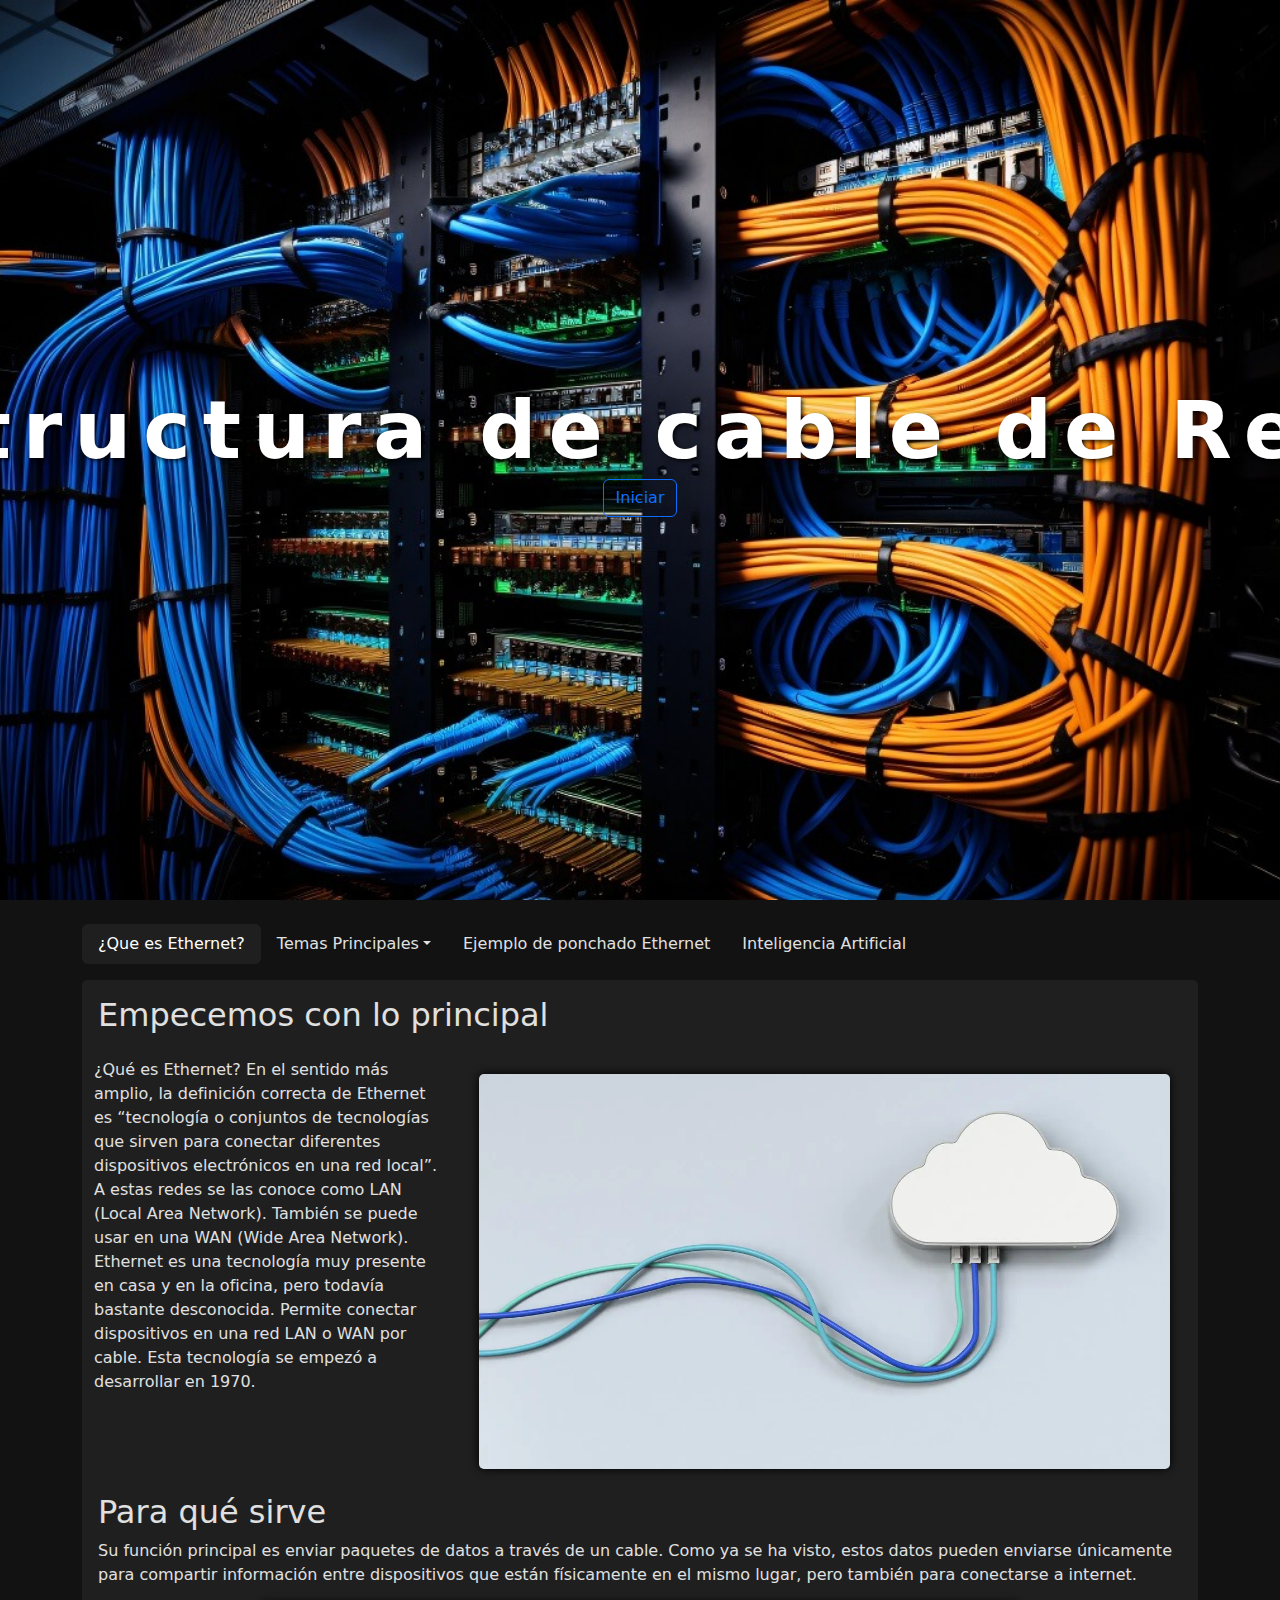
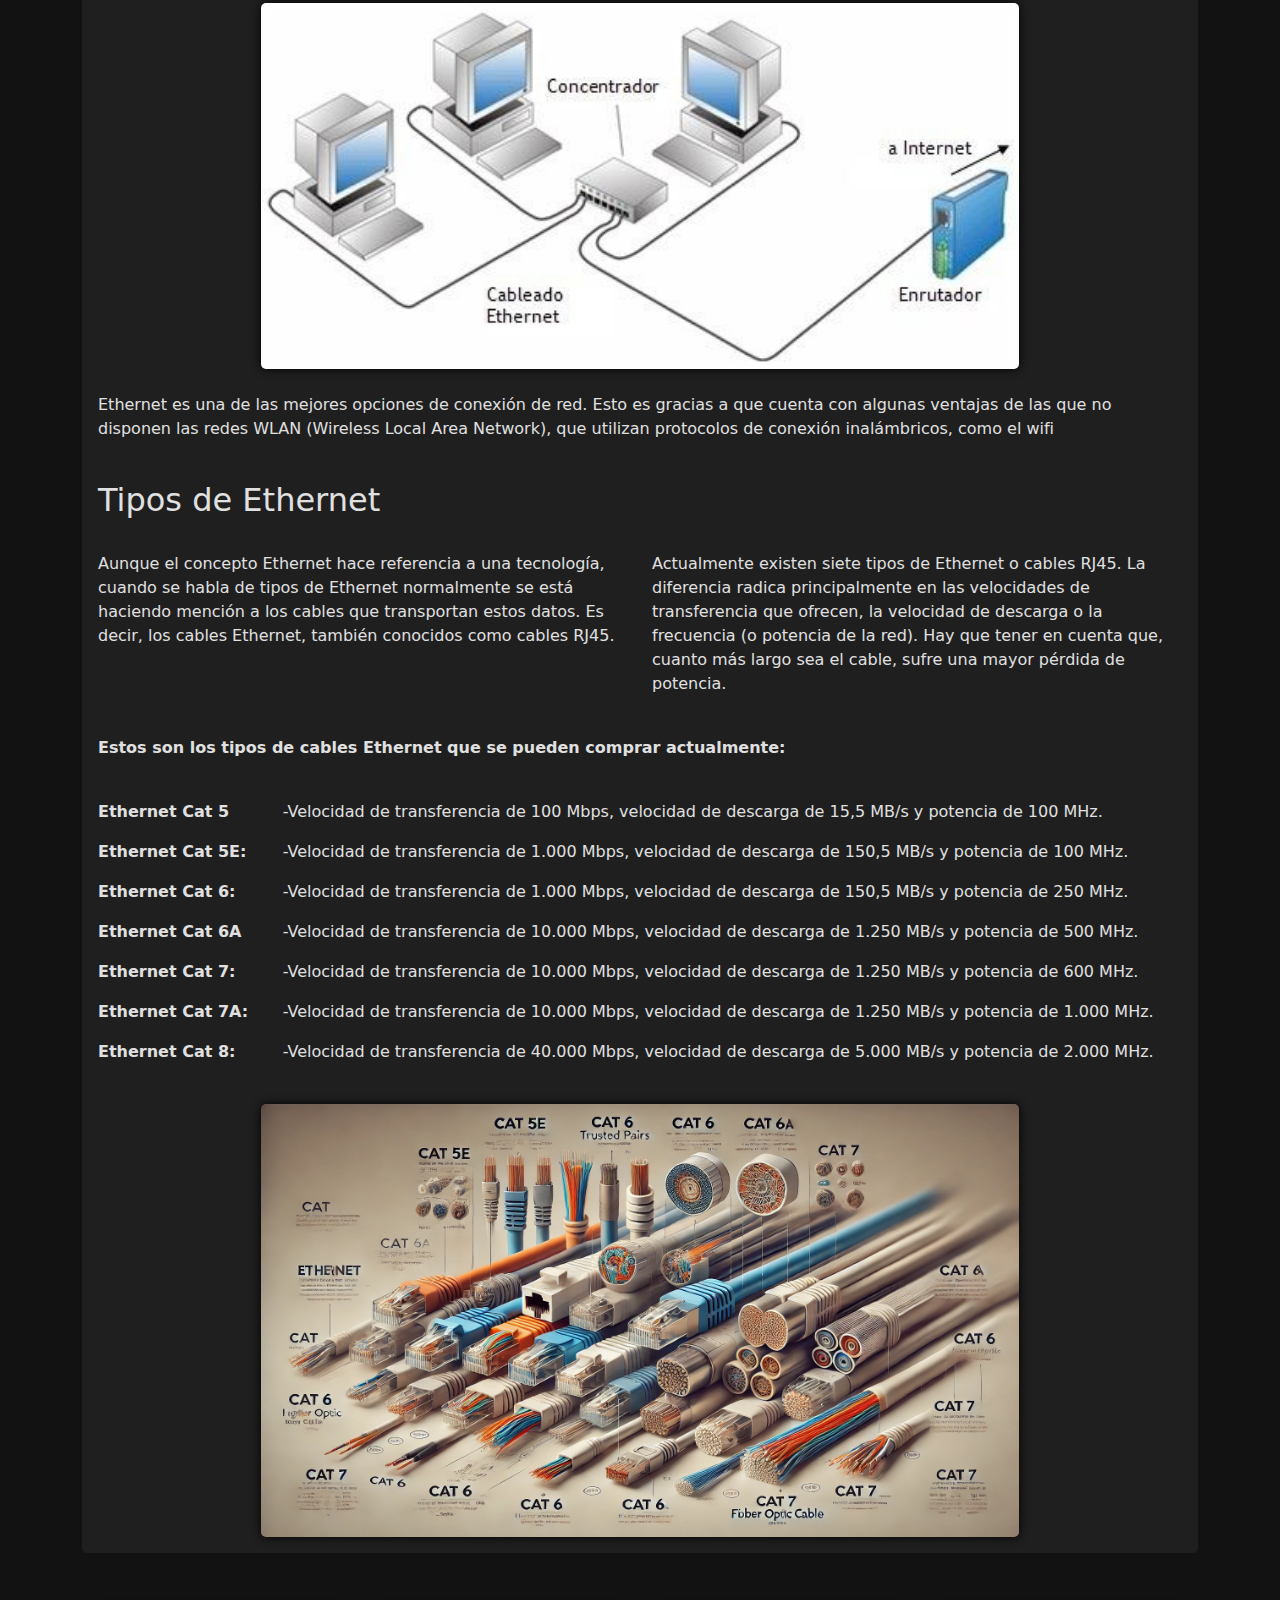
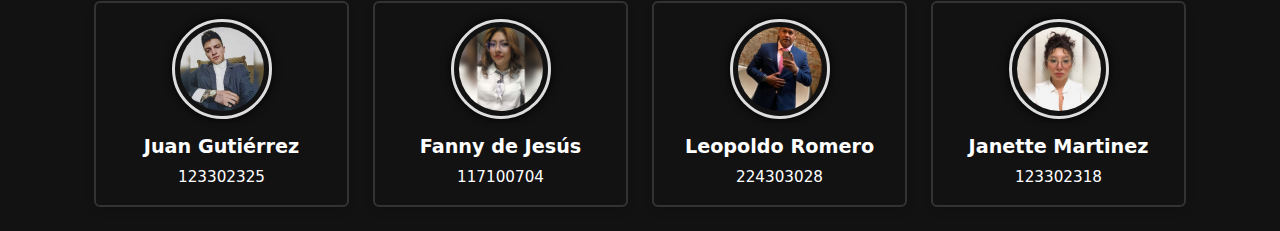
==== commit 048a3e4d: "Add files via upload" ====
--- a/index.html
+++ b/index.html
@@ -39,6 +39,10 @@
 			<li class="nav-item" role="presentation">
 				<a class="nav-link" id="pills-entradas-tab" data-bs-toggle="pill" href="#pills-entradas" role="tab"
 					aria-controls="pills-entradas" aria-selected="false">Ejemplo de ponchado Ethernet</a>
+			</li>
+			<li class="nav-item" role="presentation">
+				<a class="nav-link" id="inteligencia-tab" data-bs-toggle="pill" href="#inteligencia" role="tab" aria-controls="inteligencia"
+					aria-selected="false">Inteligencia Artificial</a>
 			</li>
 		</ul>
 		<div class="tab-content p-3">
@@ -548,6 +552,33 @@
 					</div>
 				</div>
 			</div>
+			<div class="tab-pane fade" id="inteligencia" role="tabpanel" aria-labelledby="inteligencia-tab">
+				<div class="row">
+					<div class="col-4">
+						<small><h4>Trabajos de Inteligencia Artificial</h4></small>
+						<br><br>
+						<p><h6>Celsius a Fahrenheit</h6>
+							<a target="_blank"
+								href="https://colab.research.google.com/drive/1OF__hSIqgLGGKXxIc-elYDdJkhntGGL6#scrollTo=hAO8U-lg5HDY">Red
+								Neuronal de Celsius
+								a Fahrenheit</a>
+						</p>
+						<br><br>
+						<p><h6>Trafico de Red</h6><a target="_blank"
+								href="https://colab.research.google.com/drive/1AZGtvMuvXJKdL2bcCPz_bhcbWZKkJZMN?usp=sharing">Red
+								Neuronal de Trafico
+								de Red</a></p>
+						<br><br>
+						<p><h6>Derivada</h6><a target="_blank"
+								href="https://colab.research.google.com/drive/12-tmdo4RlgqWZesxq_KOfw5pr-WM8w-6?usp=sharing">Red
+								Neuronal de Derivada</a></p>
+					</div>
+					<div class="col">
+						<br><br>
+						<img src="assets/iiiaaa.jpg" alt="iaa" style="width: 90%;">
+					</div>
+				</div>
+			</div>
 		</div>
 		<div class="container mt-5">
 			<div class="row" id="card-container"></div>
